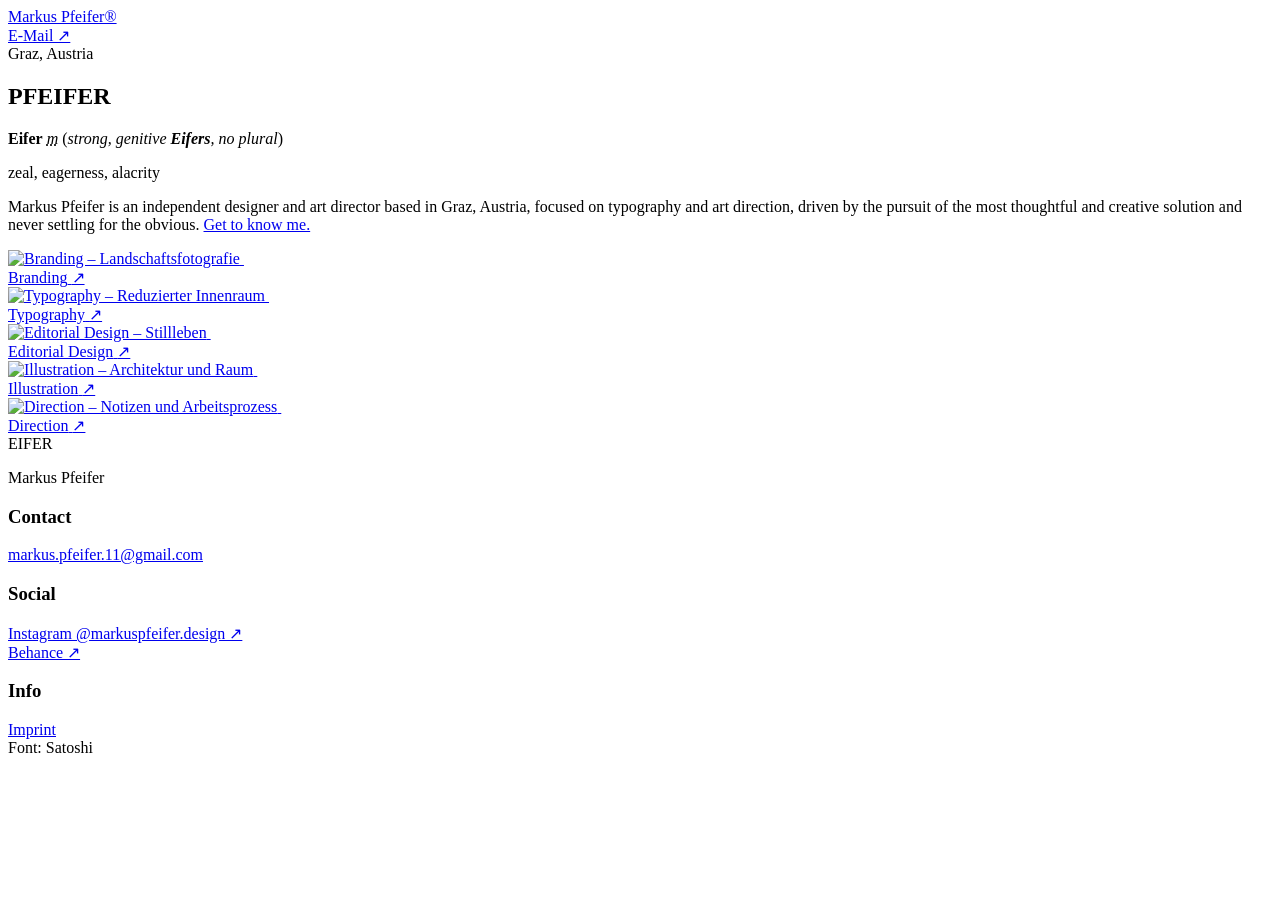
==== index.html @ c1dbdf3d "Rename index(1).html to index.html" ====
<!DOCTYPE html>
<html lang="en">
<head>
  <meta charset="UTF-8">
  <meta name="viewport" content="width=device-width, initial-scale=1.0">
  <title>EIFER — Markus Pfeifer, Designer & Art Director</title>
  <meta name="description" content="Markus Pfeifer is an independent designer and art director based in Graz, Austria, focused on typography and art direction.">
  <link rel="preconnect" href="https://api.fontshare.com">
  <link rel="stylesheet" href="https://api.fontshare.com/v2/css?f[]=satoshi@400,500,700,900&display=swap">
  <link rel="stylesheet" href="style.css">
</head>
<body>

  <header>
    <a href="index.html" class="name">Markus Pfeifer®</a>
    <div class="contact">
      <a href="mailto:markus.pfeifer.11@gmail.com">E-Mail ↗</a><br>
      Graz, Austria
    </div>
  </header>

  <section class="intro">
    <div class="hero">
      <h1><span class="dim">PF</span>EIFER</h1>

      <div class="definition">
        <p>
          <strong>Eifer</strong> <abbr title="masculine"><em>m</em></abbr>
          (<em>strong, genitive <strong>Eifers</strong>, no plural</em>)
        </p>
        <p class="meaning">zeal, eagerness, alacrity</p>
      </div>
    </div>

    <p class="lead">
      Markus Pfeifer is an independent designer and art director based in Graz, Austria,
      focused on typography and art direction, driven by the pursuit of the most thoughtful
      and creative solution and never settling for the obvious.
      <a href="about.html">Get to know me.</a>
    </p>
  </section>

  <main class="portfolio">

    <article class="project landscape">
      <a href="branding.html" aria-label="Kategorie Branding ansehen">
        <div class="project-image">
          <img src="https://images.unsplash.com/photo-1500530855697-b586d89ba3ee?auto=format&fit=crop&w=1800&q=85" alt="Branding – Landschaftsfotografie" fetchpriority="high">
          <img class="alt" src="https://images.unsplash.com/photo-1490481651871-ab68de25d43d?auto=format&fit=crop&w=1800&q=85" alt="" loading="lazy">
        </div>
        <div class="project-info">
          <span class="project-title">Branding</span>
          <span class="project-arrow">↗</span>
        </div>
      </a>
    </article>

    <article class="project">
      <a href="typography.html" aria-label="Kategorie Typography ansehen">
        <div class="project-image">
          <img src="https://images.unsplash.com/photo-1497366754035-f200968a6e72?auto=format&fit=crop&w=1000&q=85" alt="Typography – Reduzierter Innenraum" loading="lazy">
          <img class="alt" src="https://images.unsplash.com/photo-1500530855697-b586d89ba3ee?auto=format&fit=crop&w=1000&q=85" alt="" loading="lazy">
        </div>
        <div class="project-info">
          <span class="project-title">Typography</span>
          <span class="project-arrow">↗</span>
        </div>
      </a>
    </article>

    <article class="project square">
      <a href="editorial-design.html" aria-label="Kategorie Editorial Design ansehen">
        <div class="project-image">
          <img src="https://images.unsplash.com/photo-1494438639946-1ebd1d20bf85?auto=format&fit=crop&w=1200&q=85" alt="Editorial Design – Stillleben" loading="lazy">
          <img class="alt" src="https://images.unsplash.com/photo-1497366754035-f200968a6e72?auto=format&fit=crop&w=1200&q=85" alt="" loading="lazy">
        </div>
        <div class="project-info">
          <span class="project-title">Editorial Design</span>
          <span class="project-arrow">↗</span>
        </div>
      </a>
    </article>

    <article class="project landscape">
      <a href="illustration.html" aria-label="Kategorie Illustration ansehen">
        <div class="project-image">
          <img src="https://images.unsplash.com/photo-1497366811353-6870744d04b2?auto=format&fit=crop&w=1600&q=85" alt="Illustration – Architektur und Raum" loading="lazy">
          <img class="alt" src="https://images.unsplash.com/photo-1494438639946-1ebd1d20bf85?auto=format&fit=crop&w=1600&q=85" alt="" loading="lazy">
        </div>
        <div class="project-info">
          <span class="project-title">Illustration</span>
          <span class="project-arrow">↗</span>
        </div>
      </a>
    </article>

    <article class="project">
      <a href="direction.html" aria-label="Kategorie Direction ansehen">
        <div class="project-image">
          <img src="https://images.unsplash.com/photo-1455390582262-044cdead277a?auto=format&fit=crop&w=1000&q=85" alt="Direction – Notizen und Arbeitsprozess" loading="lazy">
          <img class="alt" src="https://images.unsplash.com/photo-1497366811353-6870744d04b2?auto=format&fit=crop&w=1000&q=85" alt="" loading="lazy">
        </div>
        <div class="project-info">
          <span class="project-title">Direction</span>
          <span class="project-arrow">↗</span>
        </div>
      </a>
    </article>

  </main>

  <footer>
    <div class="footer-big">EIFER</div>
    <p class="footer-person">Markus Pfeifer</p>

    <div class="footer-cols">
      <div>
        <h3>Contact</h3>
        <a href="mailto:markus.pfeifer.11@gmail.com">markus.pfeifer.11@gmail.com</a>
      </div>
      <div>
        <h3>Social</h3>
        <a href="https://www.instagram.com/markuspfeifer.design" target="_blank" rel="noopener">Instagram @markuspfeifer.design ↗</a><br>
        <a href="https://www.behance.net/markuspfeifer2" target="_blank" rel="noopener">Behance ↗</a>
      </div>
      <div>
        <h3>Info</h3>
        <a href="impressum.html">Imprint</a><br>
        Font: Satoshi
      </div>
    </div>
  </footer>

</body>
</html>
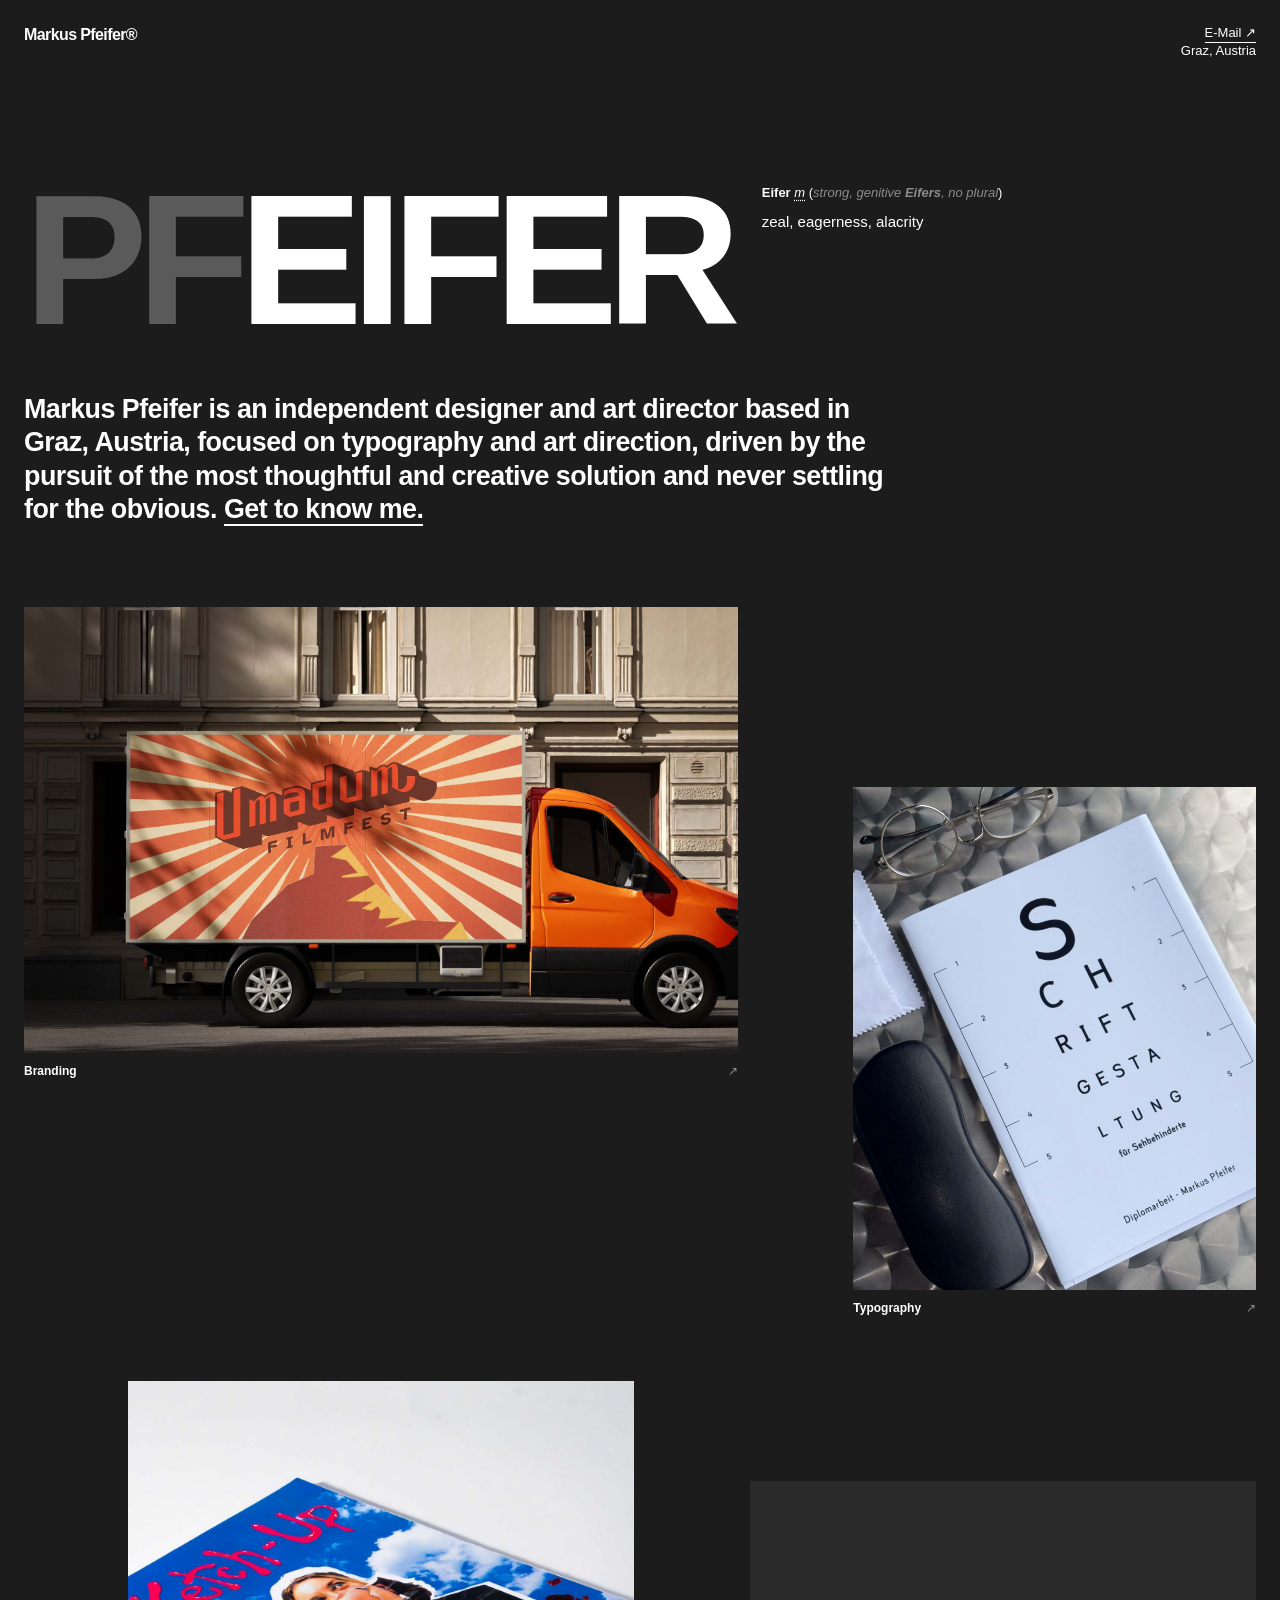
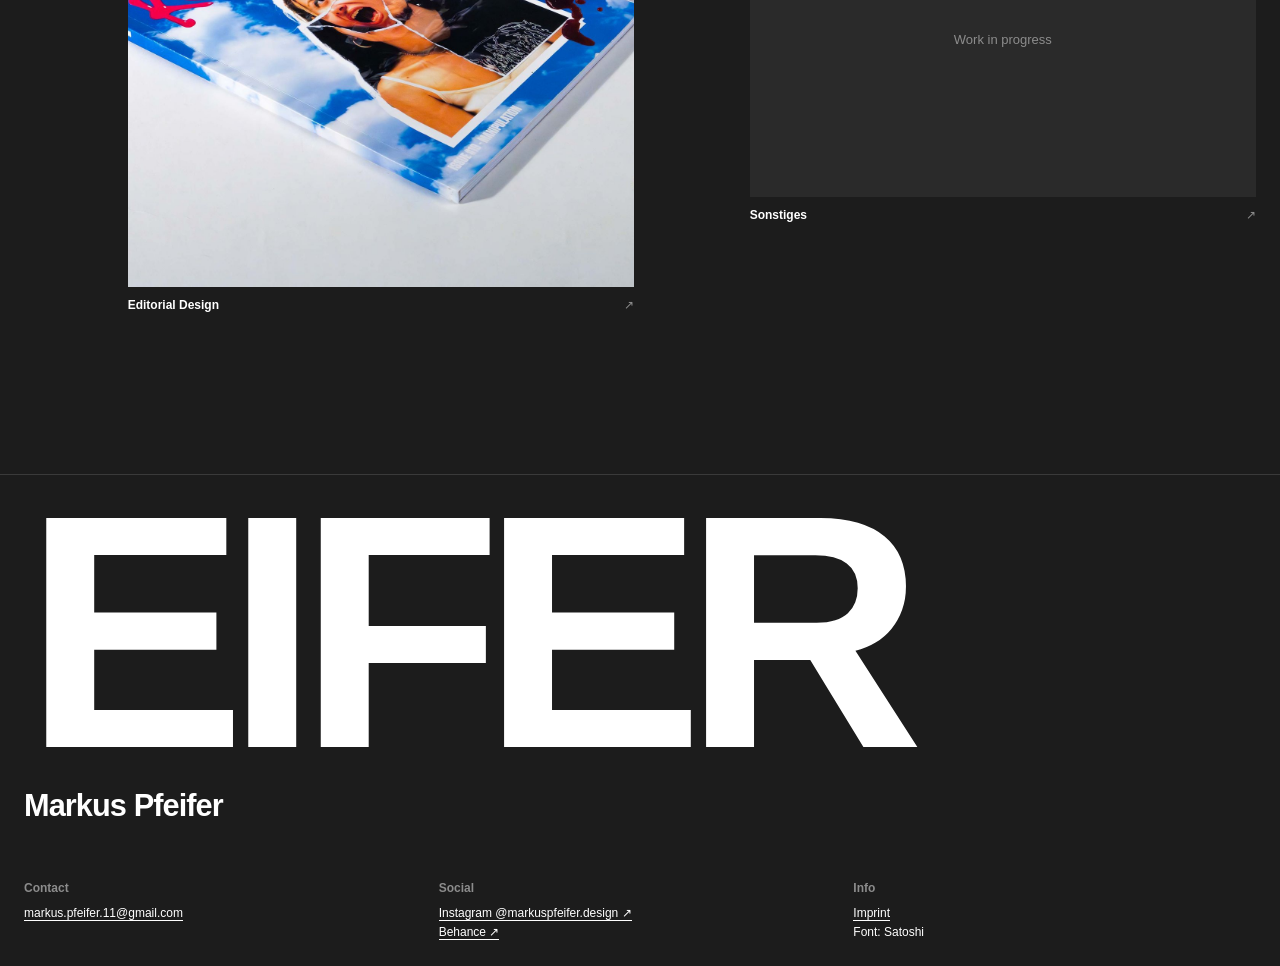
==== commit d4bdabd6: "Add files via upload" ====
--- a/index.html
+++ b/index.html
@@ -45,8 +45,8 @@
     <article class="project landscape">
       <a href="branding.html" aria-label="Kategorie Branding ansehen">
         <div class="project-image">
-          <img src="https://images.unsplash.com/photo-1500530855697-b586d89ba3ee?auto=format&fit=crop&w=1800&q=85" alt="Branding – Landschaftsfotografie" fetchpriority="high">
-          <img class="alt" src="https://images.unsplash.com/photo-1490481651871-ab68de25d43d?auto=format&fit=crop&w=1800&q=85" alt="" loading="lazy">
+          <img src="images/branding/lkw.jpg" alt="Branding" loading="lazy">
+          <img class="alt" src="images/branding/poster.jpg" alt="" loading="lazy">
         </div>
         <div class="project-info">
           <span class="project-title">Branding</span>
@@ -58,8 +58,8 @@
     <article class="project">
       <a href="typography.html" aria-label="Kategorie Typography ansehen">
         <div class="project-image">
-          <img src="https://images.unsplash.com/photo-1497366754035-f200968a6e72?auto=format&fit=crop&w=1000&q=85" alt="Typography – Reduzierter Innenraum" loading="lazy">
-          <img class="alt" src="https://images.unsplash.com/photo-1500530855697-b586d89ba3ee?auto=format&fit=crop&w=1000&q=85" alt="" loading="lazy">
+          <img src="images/typography/schriftgestaltung-1.jpg" alt="Typography" loading="lazy">
+          <img class="alt" src="images/typography/rage-poster.jpg" alt="" loading="lazy">
         </div>
         <div class="project-info">
           <span class="project-title">Typography</span>
@@ -71,8 +71,8 @@
     <article class="project square">
       <a href="editorial-design.html" aria-label="Kategorie Editorial Design ansehen">
         <div class="project-image">
-          <img src="https://images.unsplash.com/photo-1494438639946-1ebd1d20bf85?auto=format&fit=crop&w=1200&q=85" alt="Editorial Design – Stillleben" loading="lazy">
-          <img class="alt" src="https://images.unsplash.com/photo-1497366754035-f200968a6e72?auto=format&fit=crop&w=1200&q=85" alt="" loading="lazy">
+          <img src="images/editorial-design/cover.jpg" alt="Editorial Design" loading="lazy">
+          <img class="alt" src="images/editorial-design/riversurf.jpg" alt="" loading="lazy">
         </div>
         <div class="project-info">
           <span class="project-title">Editorial Design</span>
@@ -82,26 +82,10 @@
     </article>
 
     <article class="project landscape">
-      <a href="illustration.html" aria-label="Kategorie Illustration ansehen">
-        <div class="project-image">
-          <img src="https://images.unsplash.com/photo-1497366811353-6870744d04b2?auto=format&fit=crop&w=1600&q=85" alt="Illustration – Architektur und Raum" loading="lazy">
-          <img class="alt" src="https://images.unsplash.com/photo-1494438639946-1ebd1d20bf85?auto=format&fit=crop&w=1600&q=85" alt="" loading="lazy">
-        </div>
+      <a href="sonstiges.html" aria-label="Kategorie Sonstiges ansehen">
+        <div class="project-image placeholder"><span>Work in progress</span></div>
         <div class="project-info">
-          <span class="project-title">Illustration</span>
-          <span class="project-arrow">↗</span>
-        </div>
-      </a>
-    </article>
-
-    <article class="project">
-      <a href="direction.html" aria-label="Kategorie Direction ansehen">
-        <div class="project-image">
-          <img src="https://images.unsplash.com/photo-1455390582262-044cdead277a?auto=format&fit=crop&w=1000&q=85" alt="Direction – Notizen und Arbeitsprozess" loading="lazy">
-          <img class="alt" src="https://images.unsplash.com/photo-1497366811353-6870744d04b2?auto=format&fit=crop&w=1000&q=85" alt="" loading="lazy">
-        </div>
-        <div class="project-info">
-          <span class="project-title">Direction</span>
+          <span class="project-title">Sonstiges</span>
           <span class="project-arrow">↗</span>
         </div>
       </a>
--- a/style.css
+++ b/style.css
@@ -0,0 +1,249 @@
+/* RESET */
+* { margin: 0; padding: 0; box-sizing: border-box; }
+
+:root {
+  --bg: #1c1c1c;
+  --fg: #ffffff;
+  --grey: #8c8c8c;
+  --line: #3a3a3a;
+  --gap: 12px;
+  --margin: 24px;
+}
+
+html { scroll-behavior: smooth; }
+
+body {
+  background: var(--bg);
+  color: var(--fg);
+  font-family: "Satoshi", sans-serif;
+  -webkit-font-smoothing: antialiased;
+}
+
+a { color: inherit; text-decoration: none; }
+a:focus-visible { outline: 2px solid var(--fg); outline-offset: 3px; }
+
+/* HEADER */
+header {
+  padding: var(--margin);
+  display: flex;
+  justify-content: space-between;
+  align-items: flex-start;
+  font-size: 13px;
+  line-height: 1.4;
+}
+.name { font-size: 16px; font-weight: 700; letter-spacing: -0.6px; }
+.contact { text-align: right; }
+.contact a { border-bottom: 1px solid var(--fg); padding-bottom: 2px; }
+
+/* INTRO */
+.intro { padding: 100px var(--margin) 80px; }
+
+.hero {
+  display: flex;
+  flex-wrap: wrap;
+  align-items: flex-start;
+  gap: 16px 32px;
+}
+
+.intro h1 {
+  font-size: clamp(64px, 14.5vw, 240px);
+  line-height: 0.82;
+  letter-spacing: -0.06em;
+  font-weight: 900;
+}
+.intro h1 .dim { color: #5a5a5a; }
+
+.definition {
+  max-width: 280px;
+  font-size: 13px;
+  line-height: 1.4;
+}
+.definition em { font-style: italic; color: var(--grey); }
+.definition strong { font-weight: 700; }
+.definition abbr { text-decoration: underline dotted; text-underline-offset: 2px; }
+.definition abbr em { color: var(--fg); }
+.definition .meaning {
+  margin-top: 8px;
+  font-size: 15px;
+}
+
+.intro .lead {
+  margin-top: 56px;
+  max-width: 880px;
+  font-size: clamp(18px, 2.1vw, 30px);
+  line-height: 1.25;
+  letter-spacing: -0.02em;
+  font-weight: 700;
+}
+.intro .lead a { border-bottom: 2px solid var(--fg); }
+.intro .lead a:hover { color: var(--grey); border-color: var(--grey); }
+
+/* PORTFOLIO GRID */
+.portfolio {
+  padding: 0 var(--margin);
+  display: grid;
+  grid-template-columns: repeat(12, minmax(0, 1fr));
+  gap: 64px var(--gap);
+}
+.project { min-width: 0; }
+
+.project-image {
+  position: relative;
+  overflow: hidden;
+  background: #2a2a2a;
+  aspect-ratio: 4 / 5;
+}
+.project.landscape .project-image { aspect-ratio: 16 / 10; }
+.project.square .project-image { aspect-ratio: 1 / 1; }
+
+.project-image img {
+  position: absolute;
+  inset: 0;
+  width: 100%;
+  height: 100%;
+  display: block;
+  object-fit: cover;
+  transition: opacity 0.5s ease;
+}
+.project-image .alt { opacity: 0; }
+.project-image.placeholder { display: flex; align-items: center; justify-content: center; font-size: 13px; color: var(--grey); }
+.project a:hover .alt,
+.project a:focus-visible .alt { opacity: 1; }
+
+.project-info {
+  display: flex;
+  justify-content: space-between;
+  gap: 12px;
+  padding-top: 10px;
+  font-size: 12px;
+  line-height: 1.4;
+}
+.project-title { font-weight: 700; }
+.project-arrow { color: var(--grey); }
+
+/* ASYMMETRIC SWISS GRID (4 Kategorien) */
+.project:nth-child(1) { grid-column: 1 / 8; }
+.project:nth-child(2) { grid-column: 9 / 13; margin-top: 180px; }
+.project:nth-child(3) { grid-column: 2 / 7; }
+.project:nth-child(4) { grid-column: 8 / 13; margin-top: 100px; }
+
+/* SUBPAGES */
+.page.about { padding-top: 24px; }
+.portrait { display: block; width: 100%; height: auto; max-height: 85vh; object-fit: cover; object-position: 60% 40%; background: #2a2a2a; }
+.page.about .lead { margin-top: 40px; }
+.page { padding: 80px var(--margin) 0; }
+.page h1 {
+  font-size: clamp(48px, 11vw, 170px);
+  line-height: 0.88;
+  letter-spacing: -0.06em;
+  font-weight: 900;
+}
+.page .lead {
+  margin-top: 40px;
+  max-width: 760px;
+  font-size: clamp(18px, 2vw, 28px);
+  line-height: 1.25;
+  letter-spacing: -0.02em;
+  font-weight: 700;
+}
+.page .text {
+  margin-top: 24px;
+  max-width: 620px;
+  font-size: 14px;
+  line-height: 1.55;
+}
+.page .back { display: inline-block; margin-top: 40px; font-size: 12px; border-bottom: 1px solid var(--fg); padding-bottom: 2px; }
+
+.info-grid {
+  margin-top: 72px;
+  display: grid;
+  grid-template-columns: repeat(12, minmax(0, 1fr));
+  gap: 32px var(--gap);
+  font-size: 13px;
+  line-height: 1.6;
+}
+.info-grid .col { grid-column: span 4; }
+.info-grid h2 {
+  font-size: 12px;
+  font-weight: 700;
+  color: var(--grey);
+  margin-bottom: 8px;
+}
+.info-grid a { border-bottom: 1px solid var(--fg); }
+
+.gallery {
+  margin-top: 64px;
+  padding: 0 var(--margin);
+  display: grid;
+  grid-template-columns: repeat(12, minmax(0, 1fr));
+  gap: 48px var(--gap);
+}
+.gallery { align-items: start; }
+.gallery figure { grid-column: span 6; }
+.gallery figure.wide { grid-column: span 12; }
+.gallery img { width: 100%; height: auto; display: block; background: #2a2a2a; }
+
+/* FOOTER */
+footer {
+  margin-top: 160px;
+  padding: 24px;
+  border-top: 1px solid var(--line);
+  font-size: 12px;
+  line-height: 1.6;
+}
+.footer-big {
+  font-size: clamp(80px, 26vw, 400px);
+  line-height: 0.8;
+  letter-spacing: -0.06em;
+  font-weight: 900;
+}
+.footer-person {
+  margin-top: 16px;
+  font-size: clamp(18px, 2.4vw, 32px);
+  letter-spacing: -0.03em;
+  font-weight: 700;
+}
+.footer-cols {
+  margin-top: 48px;
+  display: grid;
+  grid-template-columns: repeat(12, minmax(0, 1fr));
+  gap: 24px var(--gap);
+}
+.footer-cols > div { grid-column: span 4; }
+.footer-cols h3 { font-size: 12px; font-weight: 700; color: var(--grey); margin-bottom: 6px; }
+.footer-cols a { border-bottom: 1px solid var(--fg); }
+.footer-cols .soon { color: var(--grey); }
+
+/* MOBILE */
+@media (max-width: 700px) {
+  :root { --margin: 16px; }
+  header { font-size: 11px; }
+  .name { font-size: 14px; }
+
+  .intro { padding-top: 70px; padding-bottom: 60px; }
+  .intro .lead { margin-top: 36px; }
+
+  .portfolio { grid-template-columns: repeat(6, minmax(0, 1fr)); gap: 44px var(--gap); }
+  .project:nth-child(1) { grid-column: 1 / 7; }
+  .project:nth-child(2) { grid-column: 2 / 7; margin-top: 0; }
+  .project:nth-child(3) { grid-column: 1 / 6; }
+  .project:nth-child(4) { grid-column: 2 / 7; margin-top: 0; }
+  
+  .info-grid .col { grid-column: span 12; }
+  .gallery figure, .gallery figure.wide { grid-column: span 12; }
+
+  footer { margin-top: 100px; padding: 20px 16px; }
+  .footer-cols > div { grid-column: span 12; }
+}
+
+/* Touch-Geräte: kein Hover, daher kein Bildwechsel */
+@media (hover: none) {
+  .project-image .alt { display: none; }
+}
+
+@media (prefers-reduced-motion: reduce) {
+  *, *::before, *::after {
+    scroll-behavior: auto !important;
+    transition: none !important;
+  }
+}
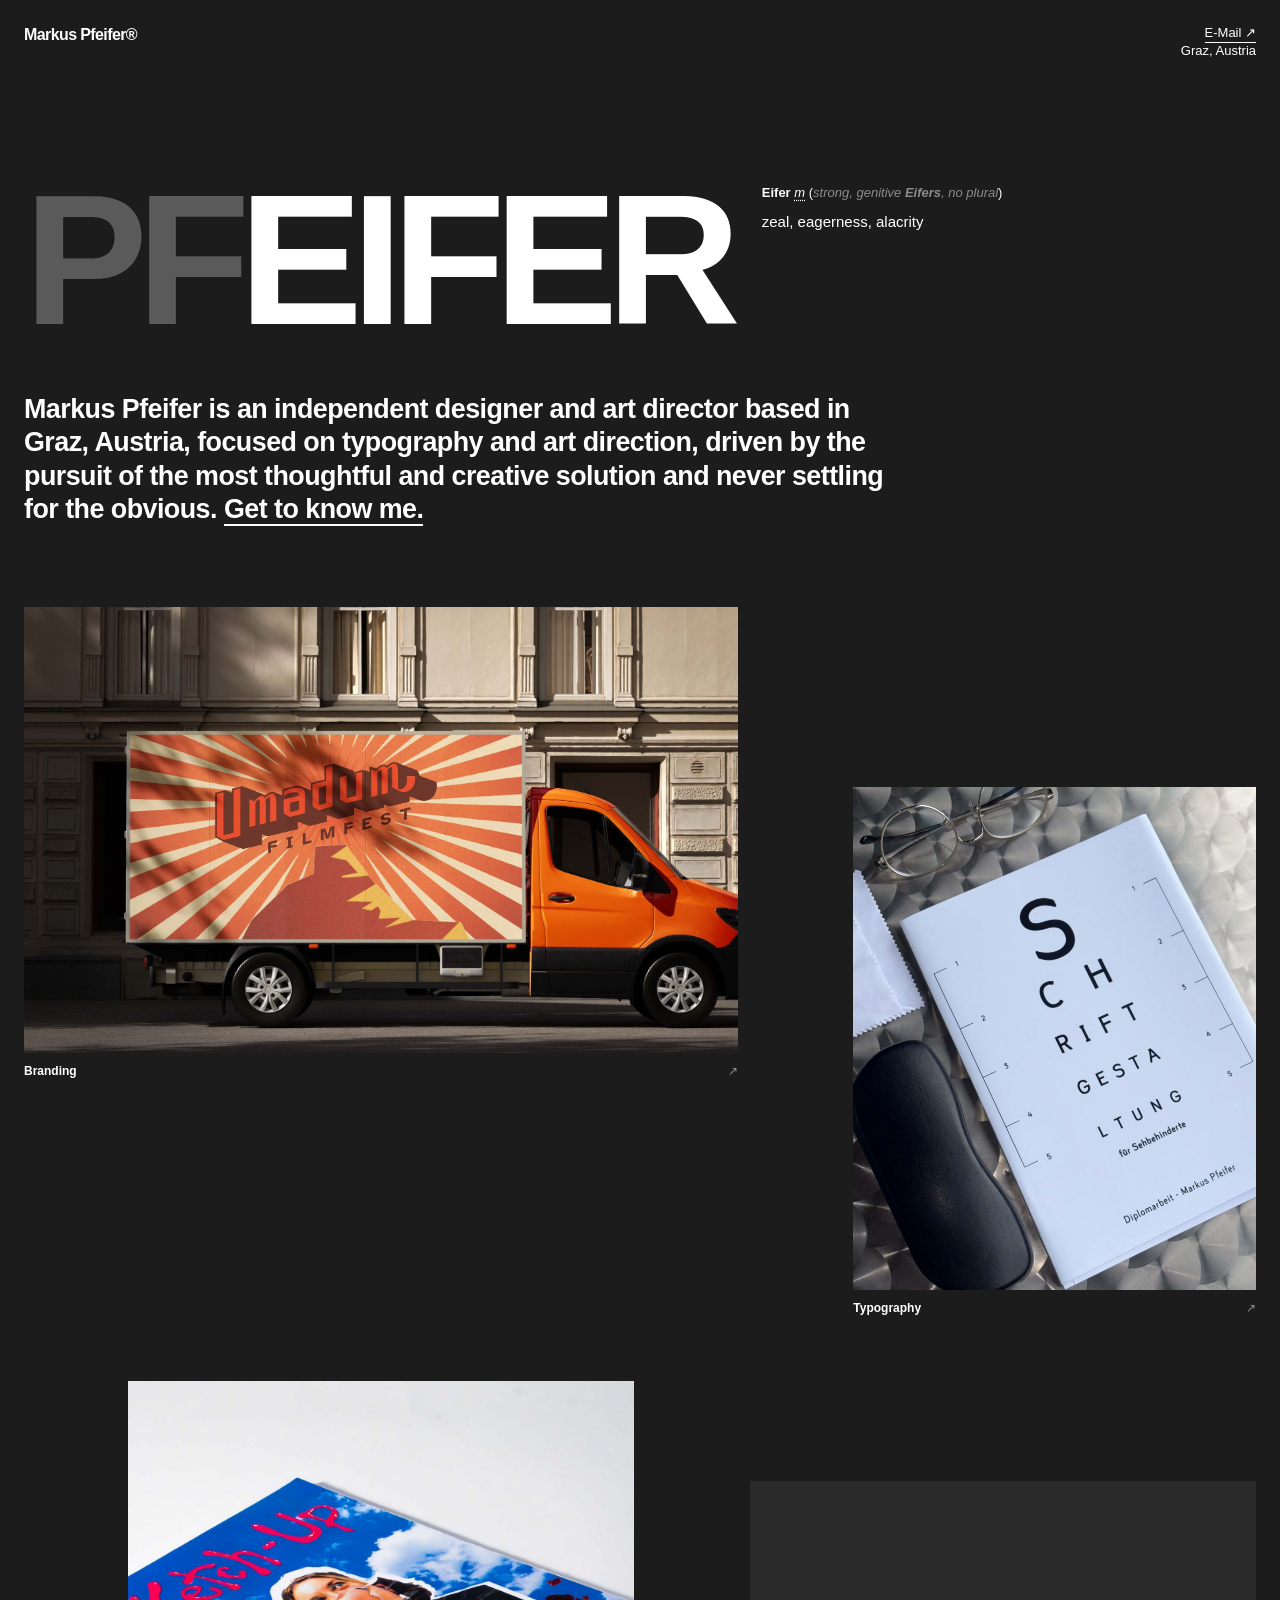
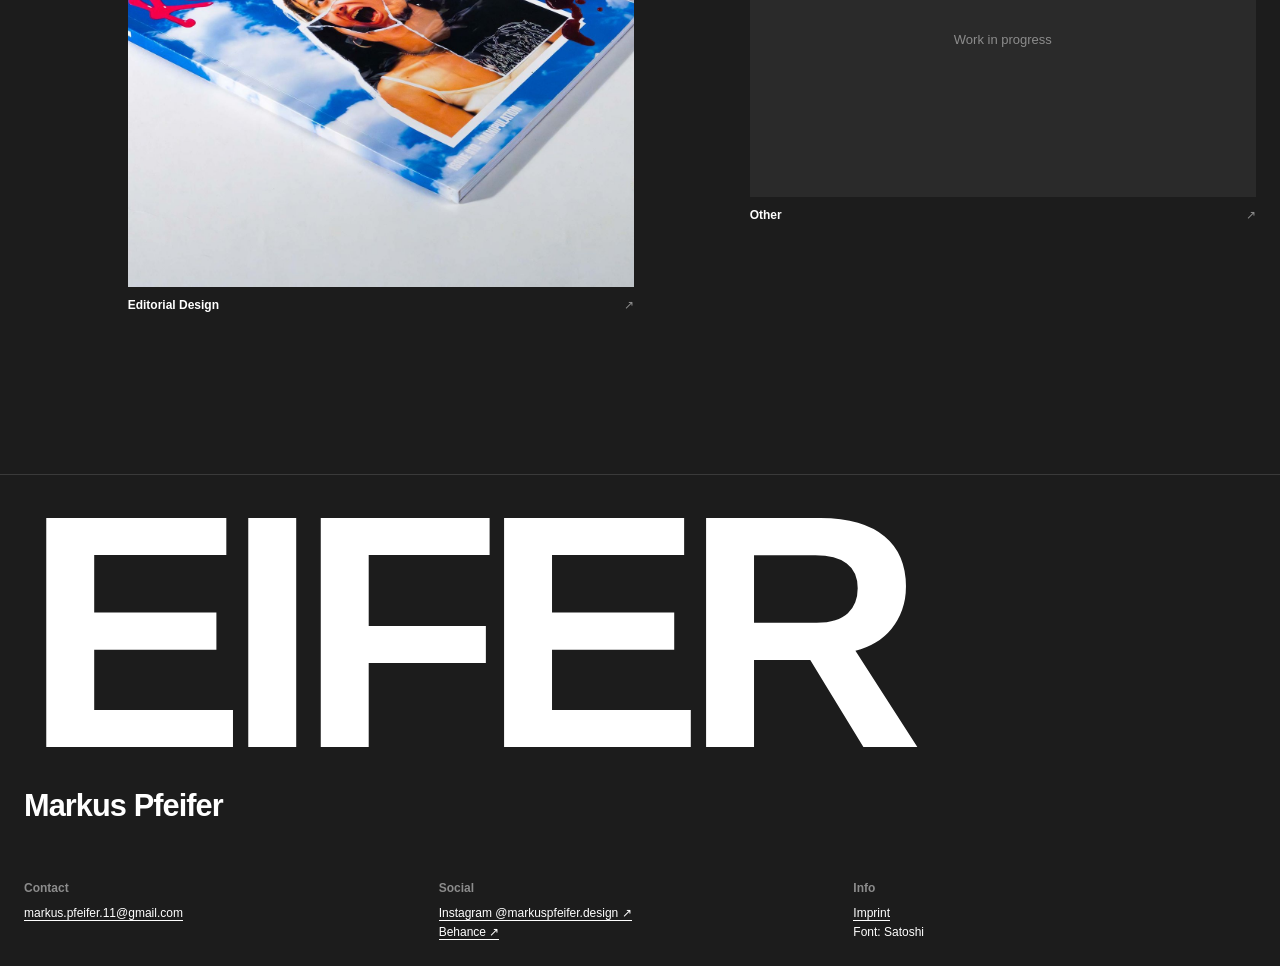
==== commit 776c3a36: "Change project title from 'Sonstiges' to 'Other'" ====
--- a/index.html
+++ b/index.html
@@ -85,7 +85,7 @@
       <a href="sonstiges.html" aria-label="Kategorie Sonstiges ansehen">
         <div class="project-image placeholder"><span>Work in progress</span></div>
         <div class="project-info">
-          <span class="project-title">Sonstiges</span>
+          <span class="project-title">Other</span>
           <span class="project-arrow">↗</span>
         </div>
       </a>
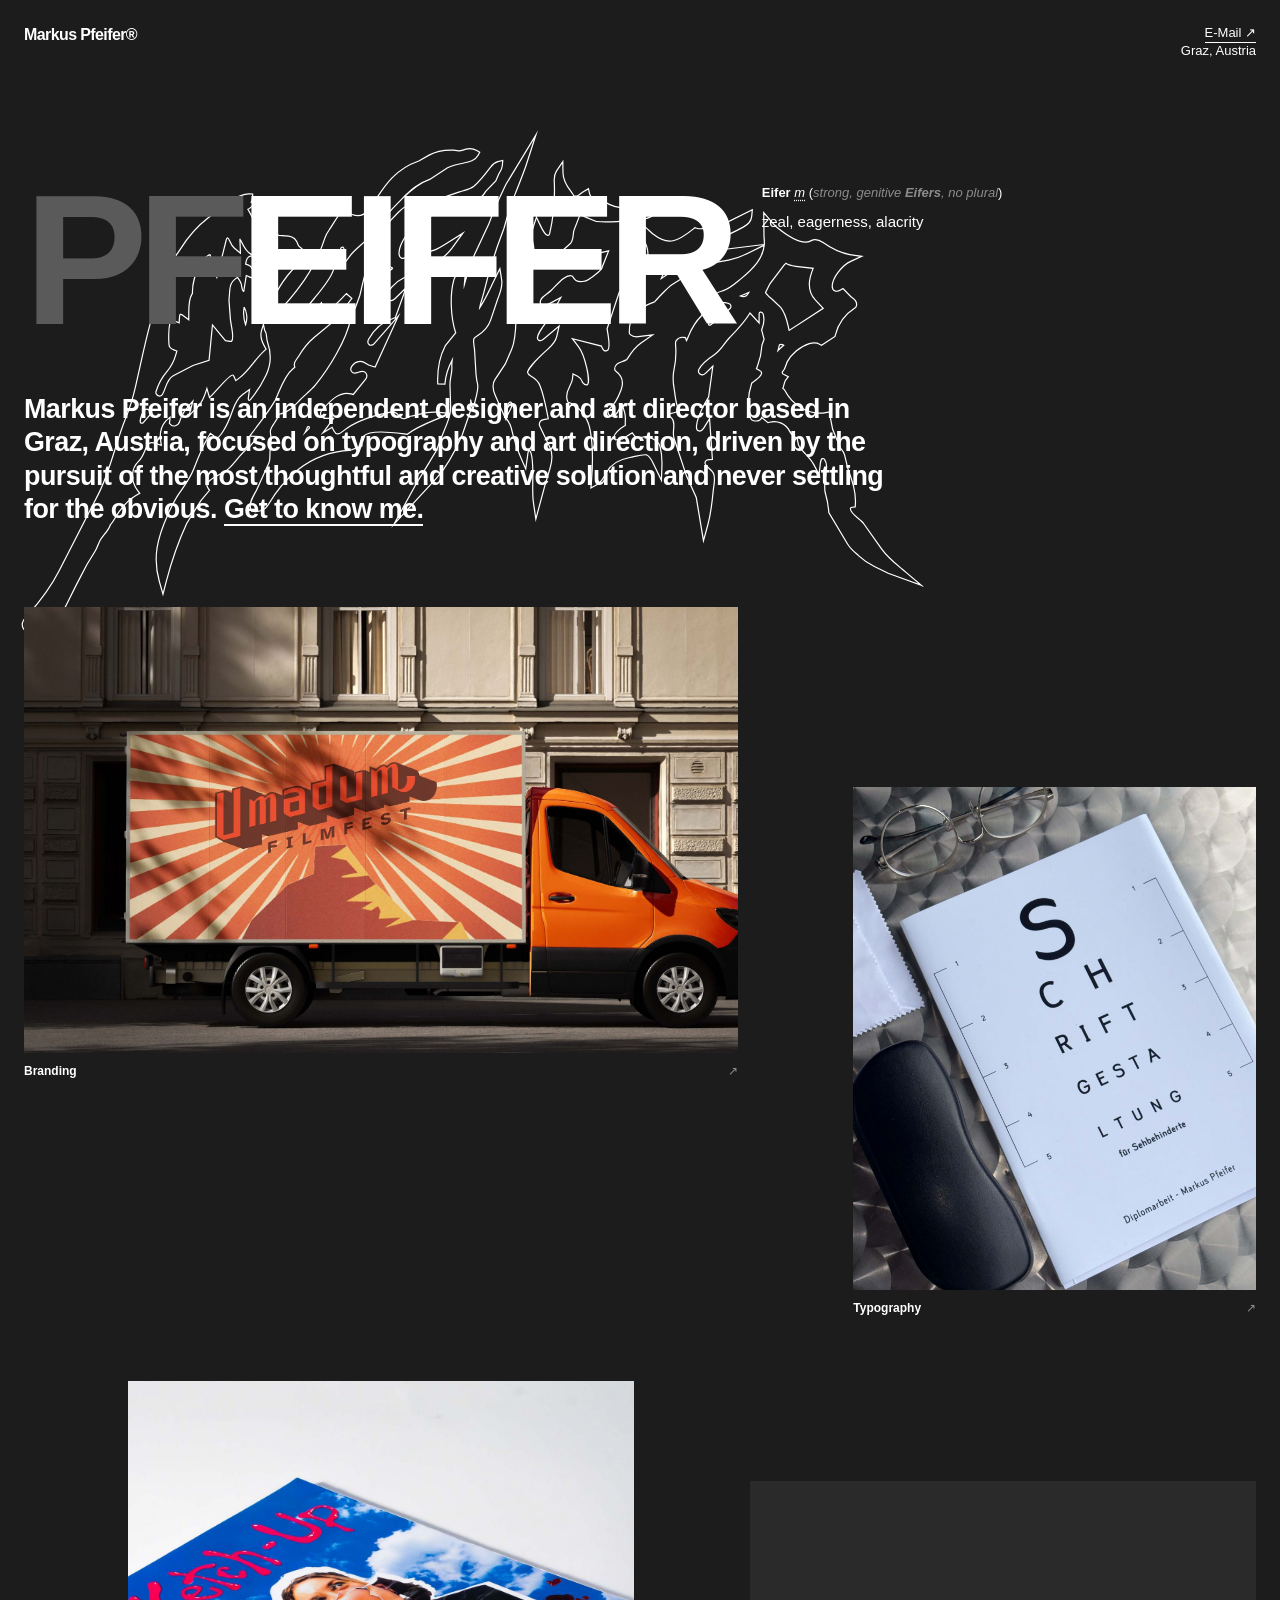
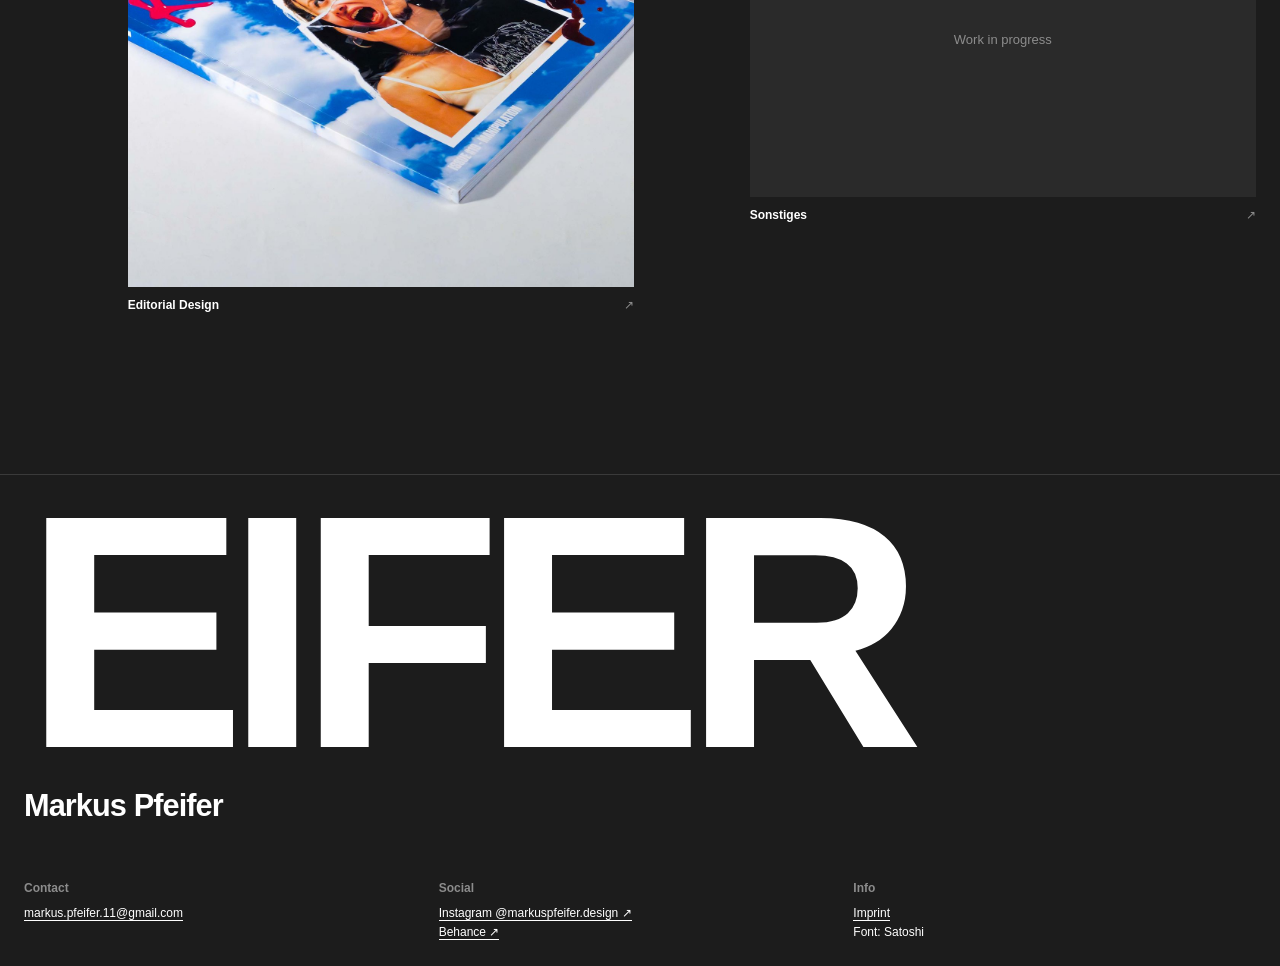
==== commit 30c8f2a3: "Add files via upload" ====
--- a/index.html
+++ b/index.html
@@ -20,6 +20,7 @@
   </header>
 
   <section class="intro">
+    <img class="hero-logo" src="metallogo.svg" alt="" aria-hidden="true">
     <div class="hero">
       <h1><span class="dim">PF</span>EIFER</h1>
 
@@ -85,7 +86,7 @@
       <a href="sonstiges.html" aria-label="Kategorie Sonstiges ansehen">
         <div class="project-image placeholder"><span>Work in progress</span></div>
         <div class="project-info">
-          <span class="project-title">Other</span>
+          <span class="project-title">Sonstiges</span>
           <span class="project-arrow">↗</span>
         </div>
       </a>
--- a/style.css
+++ b/style.css
@@ -36,7 +36,20 @@
 .contact a { border-bottom: 1px solid var(--fg); padding-bottom: 2px; }
 
 /* INTRO */
-.intro { padding: 100px var(--margin) 80px; }
+.intro { position: relative; padding: 100px var(--margin) 80px; }
+
+/* Metal-Logo hinter dem Text */
+.hero-logo {
+  position: absolute;
+  top: -50px;
+  left: -2vw;
+  width: min(82vw, 1300px);
+  height: auto;
+  z-index: 0;
+  pointer-events: none;
+  user-select: none;
+}
+.hero, .intro .lead { position: relative; z-index: 1; }
 
 .hero {
   display: flex;
@@ -222,6 +235,7 @@
 
   .intro { padding-top: 70px; padding-bottom: 60px; }
   .intro .lead { margin-top: 36px; }
+  .hero-logo { width: 110vw; left: -5vw; top: 40px; opacity: 0.7; }
 
   .portfolio { grid-template-columns: repeat(6, minmax(0, 1fr)); gap: 44px var(--gap); }
   .project:nth-child(1) { grid-column: 1 / 7; }
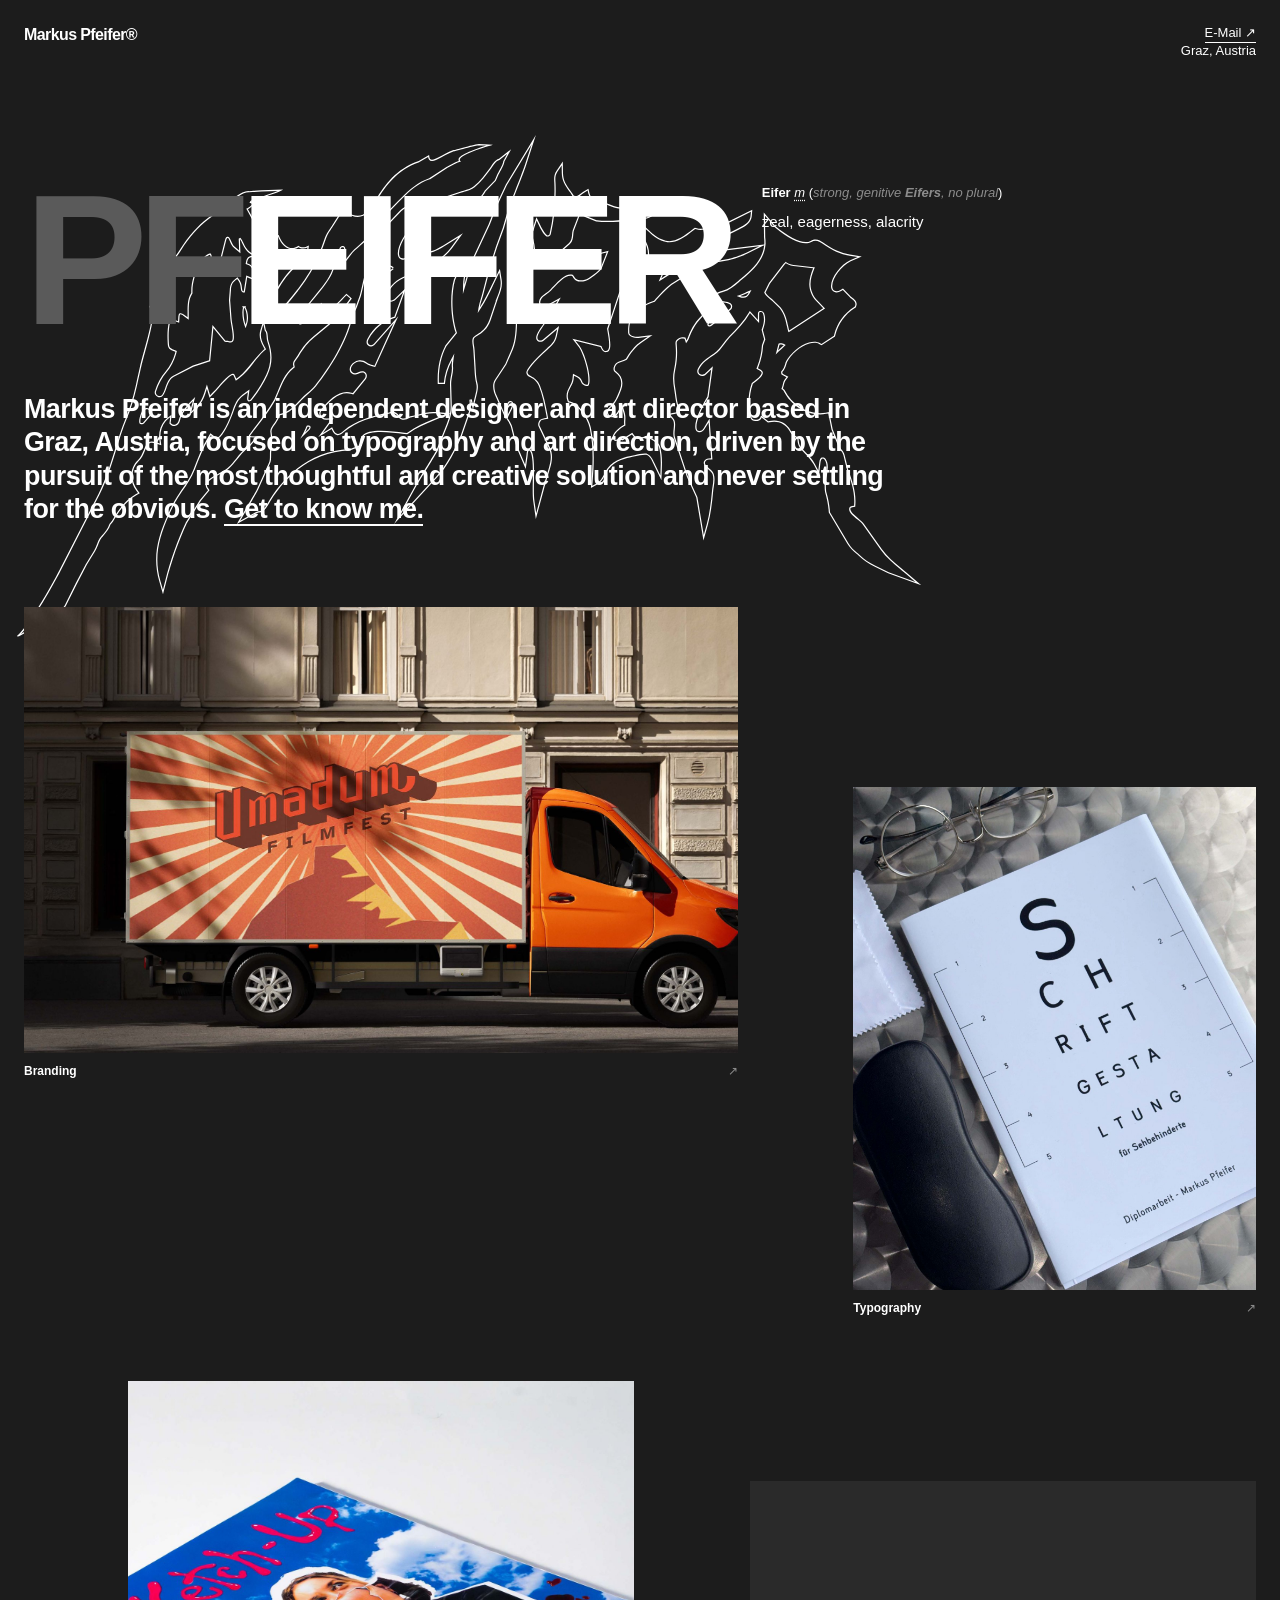
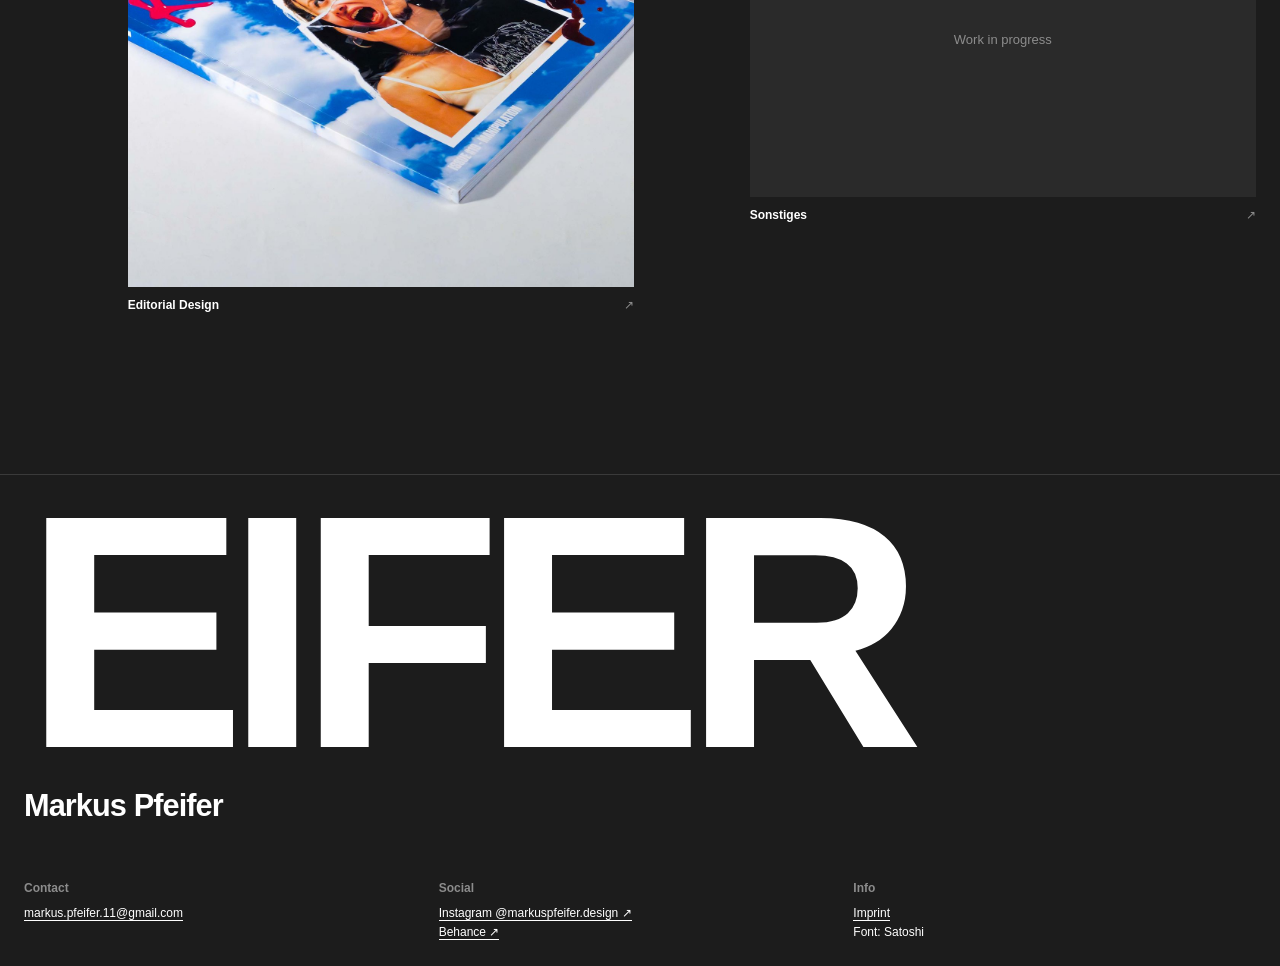
==== commit d3f76aba: "Rename index(1).html to index.html" ====
--- a/index.html
+++ b/index.html
@@ -20,7 +20,7 @@
   </header>
 
   <section class="intro">
-    <img class="hero-logo" src="metallogo.svg" alt="" aria-hidden="true">
+    <img class="hero-logo" src="metallogo.svg?v=2" alt="" aria-hidden="true">
     <div class="hero">
       <h1><span class="dim">PF</span>EIFER</h1>
 
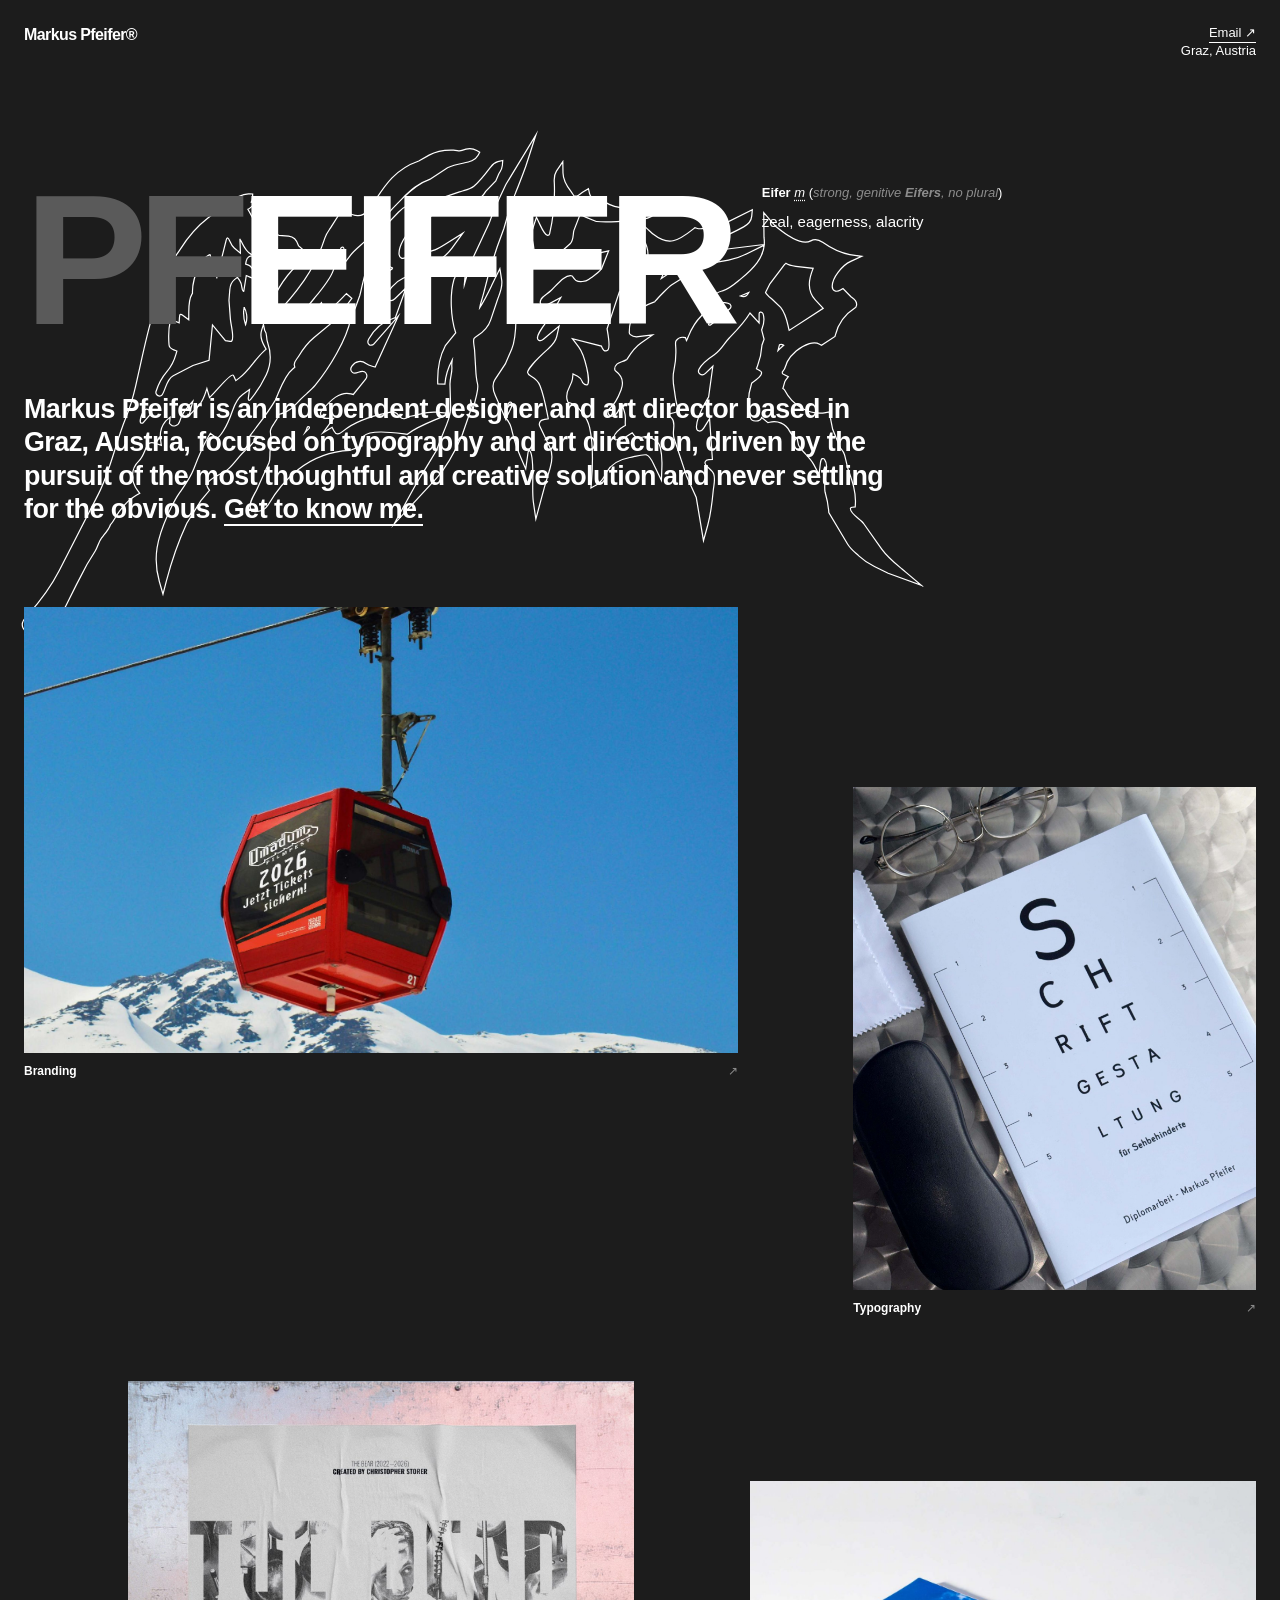
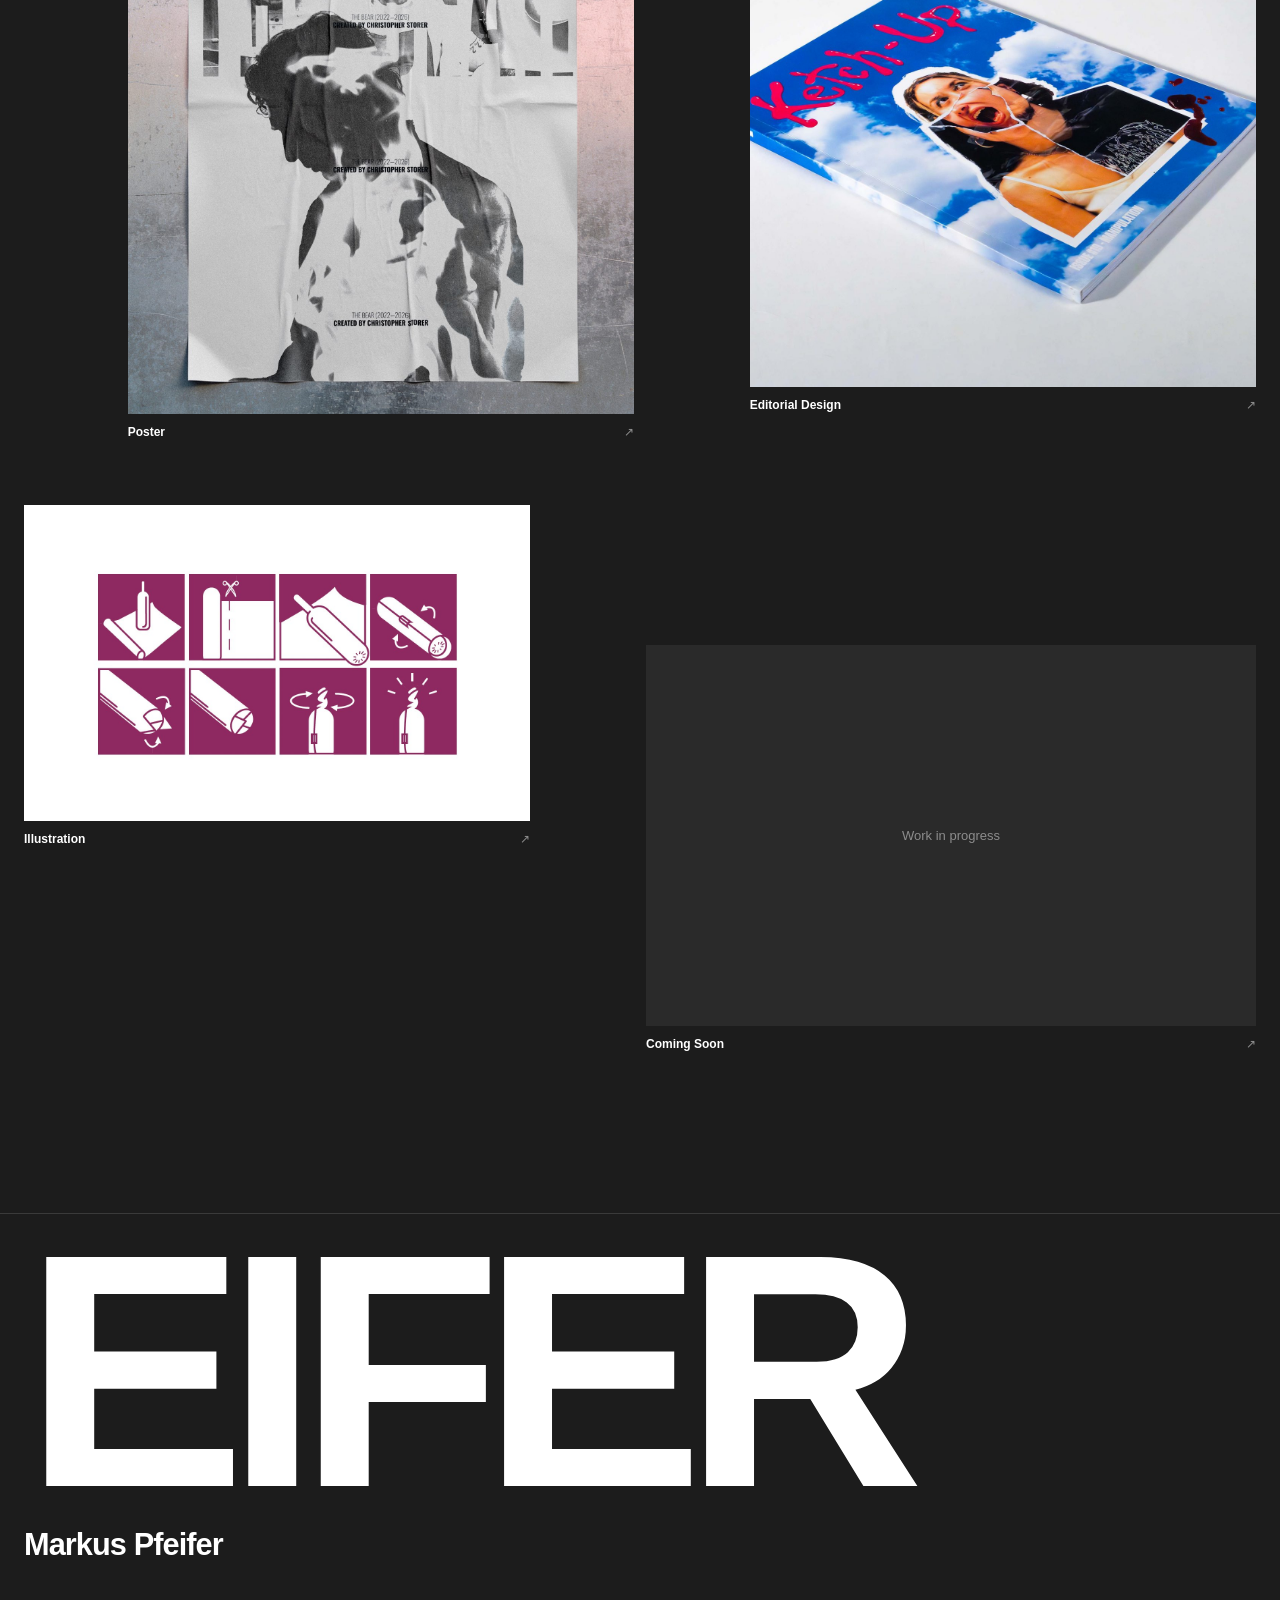
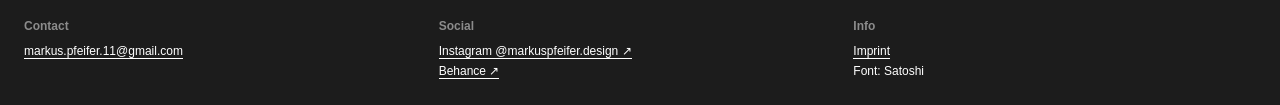
==== commit 3b1e88b5: "Add files via upload" ====
--- a/index.html
+++ b/index.html
@@ -14,7 +14,7 @@
   <header>
     <a href="index.html" class="name">Markus Pfeifer®</a>
     <div class="contact">
-      <a href="mailto:markus.pfeifer.11@gmail.com">E-Mail ↗</a><br>
+      <a href="mailto:markus.pfeifer.11@gmail.com">Email ↗</a><br>
       Graz, Austria
     </div>
   </header>
@@ -44,10 +44,10 @@
   <main class="portfolio">
 
     <article class="project landscape">
-      <a href="branding.html" aria-label="Kategorie Branding ansehen">
+      <a href="branding.html" aria-label="View Branding">
         <div class="project-image">
-          <img src="images/branding/lkw.jpg" alt="Branding" loading="lazy">
-          <img class="alt" src="images/branding/poster.jpg" alt="" loading="lazy">
+          <img src="images/branding/umadum-14.jpg" alt="Branding – Umadum Filmfest" loading="lazy">
+          <img class="alt" src="images/branding/umadum-09.jpg" alt="" loading="lazy">
         </div>
         <div class="project-info">
           <span class="project-title">Branding</span>
@@ -57,10 +57,10 @@
     </article>
 
     <article class="project">
-      <a href="typography.html" aria-label="Kategorie Typography ansehen">
+      <a href="typography.html" aria-label="View Typography">
         <div class="project-image">
-          <img src="images/typography/schriftgestaltung-1.jpg" alt="Typography" loading="lazy">
-          <img class="alt" src="images/typography/rage-poster.jpg" alt="" loading="lazy">
+          <img src="images/typography/type-01.jpg" alt="Typography – Typedesign for visually impaired" loading="lazy">
+          <img class="alt" src="images/typography/font-01.jpg" alt="" loading="lazy">
         </div>
         <div class="project-info">
           <span class="project-title">Typography</span>
@@ -69,10 +69,23 @@
       </a>
     </article>
 
+    <article class="project">
+      <a href="poster.html" aria-label="View Poster">
+        <div class="project-image">
+          <img src="images/poster/bear.jpg" alt="Poster" loading="lazy">
+          <img class="alt" src="images/poster/cyb-1.jpg" alt="" loading="lazy">
+        </div>
+        <div class="project-info">
+          <span class="project-title">Poster</span>
+          <span class="project-arrow">↗</span>
+        </div>
+      </a>
+    </article>
+
     <article class="project square">
-      <a href="editorial-design.html" aria-label="Kategorie Editorial Design ansehen">
+      <a href="editorial-design.html" aria-label="View Editorial Design">
         <div class="project-image">
-          <img src="images/editorial-design/cover.jpg" alt="Editorial Design" loading="lazy">
+          <img src="images/editorial-design/ketchup-cover.jpg" alt="Editorial Design – Ketch-Up magazine" loading="lazy">
           <img class="alt" src="images/editorial-design/riversurf.jpg" alt="" loading="lazy">
         </div>
         <div class="project-info">
@@ -83,10 +96,23 @@
     </article>
 
     <article class="project landscape">
-      <a href="sonstiges.html" aria-label="Kategorie Sonstiges ansehen">
+      <a href="illustration.html" aria-label="View Illustration">
+        <div class="project-image">
+          <img src="images/illustration/bottle-steps.jpg" alt="Illustration – How to Wrap a Bottle" loading="lazy">
+          <img class="alt" src="images/illustration/bottle-tag.jpg" alt="" loading="lazy">
+        </div>
+        <div class="project-info">
+          <span class="project-title">Illustration</span>
+          <span class="project-arrow">↗</span>
+        </div>
+      </a>
+    </article>
+
+    <article class="project landscape">
+      <a href="coming-soon.html" aria-label="View Coming Soon">
         <div class="project-image placeholder"><span>Work in progress</span></div>
         <div class="project-info">
-          <span class="project-title">Sonstiges</span>
+          <span class="project-title">Coming Soon</span>
           <span class="project-arrow">↗</span>
         </div>
       </a>
--- a/style.css
+++ b/style.css
@@ -36,7 +36,7 @@
 .contact a { border-bottom: 1px solid var(--fg); padding-bottom: 2px; }
 
 /* INTRO */
-.intro { position: relative; padding: 100px var(--margin) 80px; }
+.intro { position: relative; padding: 100px var(--margin) 80px; overflow-x: clip; }
 
 /* Metal-Logo hinter dem Text */
 .hero-logo {
@@ -139,6 +139,8 @@
 .project:nth-child(2) { grid-column: 9 / 13; margin-top: 180px; }
 .project:nth-child(3) { grid-column: 2 / 7; }
 .project:nth-child(4) { grid-column: 8 / 13; margin-top: 100px; }
+.project:nth-child(5) { grid-column: 1 / 6; }
+.project:nth-child(6) { grid-column: 7 / 13; margin-top: 140px; }
 
 /* SUBPAGES */
 .page.about { padding-top: 24px; }
@@ -185,16 +187,47 @@
 .info-grid a { border-bottom: 1px solid var(--fg); }
 
 .gallery {
-  margin-top: 64px;
   padding: 0 var(--margin);
   display: grid;
   grid-template-columns: repeat(12, minmax(0, 1fr));
-  gap: 48px var(--gap);
-}
-.gallery { align-items: start; }
+  gap: var(--gap);
+  align-items: start;
+}
 .gallery figure { grid-column: span 6; }
 .gallery figure.wide { grid-column: span 12; }
+.gallery figure.third { grid-column: span 4; }
+.gallery figure.two-thirds { grid-column: span 8; }
+.gallery figure.center { grid-column: 4 / span 6; }
 .gallery img { width: 100%; height: auto; display: block; background: #2a2a2a; }
+
+/* PROJECT BLOCKS */
+.project-block { margin-top: 96px; }
+.project-block:first-of-type { margin-top: 64px; }
+.project-head {
+  padding: 0 var(--margin);
+  margin-bottom: 32px;
+  display: grid;
+  grid-template-columns: repeat(12, minmax(0, 1fr));
+  gap: 24px var(--gap);
+}
+.project-head h2 {
+  grid-column: 1 / 7;
+  font-size: clamp(32px, 4.6vw, 72px);
+  line-height: 0.95;
+  letter-spacing: -0.05em;
+  font-weight: 900;
+}
+.project-text {
+  grid-column: 7 / 13;
+  max-width: 620px;
+  font-size: 15px;
+  line-height: 1.55;
+}
+.project-text p + p { margin-top: 1em; }
+.project-text .kicker { font-size: 12px; font-weight: 700; letter-spacing: 0.08em; color: var(--grey); }
+.project-text .tagline { margin-top: 6px; font-size: clamp(20px, 2vw, 28px); line-height: 1.15; letter-spacing: -0.03em; font-weight: 700; }
+.project-text .meta { margin-top: 14px; margin-bottom: 22px; font-size: 13px; color: var(--grey); }
+.project-block .gallery { margin-top: 0; }
 
 /* FOOTER */
 footer {
@@ -242,9 +275,13 @@
   .project:nth-child(2) { grid-column: 2 / 7; margin-top: 0; }
   .project:nth-child(3) { grid-column: 1 / 6; }
   .project:nth-child(4) { grid-column: 2 / 7; margin-top: 0; }
+  .project:nth-child(5) { grid-column: 1 / 6; }
+  .project:nth-child(6) { grid-column: 2 / 7; margin-top: 0; }
   
   .info-grid .col { grid-column: span 12; }
-  .gallery figure, .gallery figure.wide { grid-column: span 12; }
+  .gallery figure, .gallery figure.wide, .gallery figure.third, .gallery figure.two-thirds, .gallery figure.center { grid-column: 1 / -1; }
+  .project-block { margin-top: 64px; }
+  .project-head h2, .project-text { grid-column: 1 / -1; }
 
   footer { margin-top: 100px; padding: 20px 16px; }
   .footer-cols > div { grid-column: span 12; }
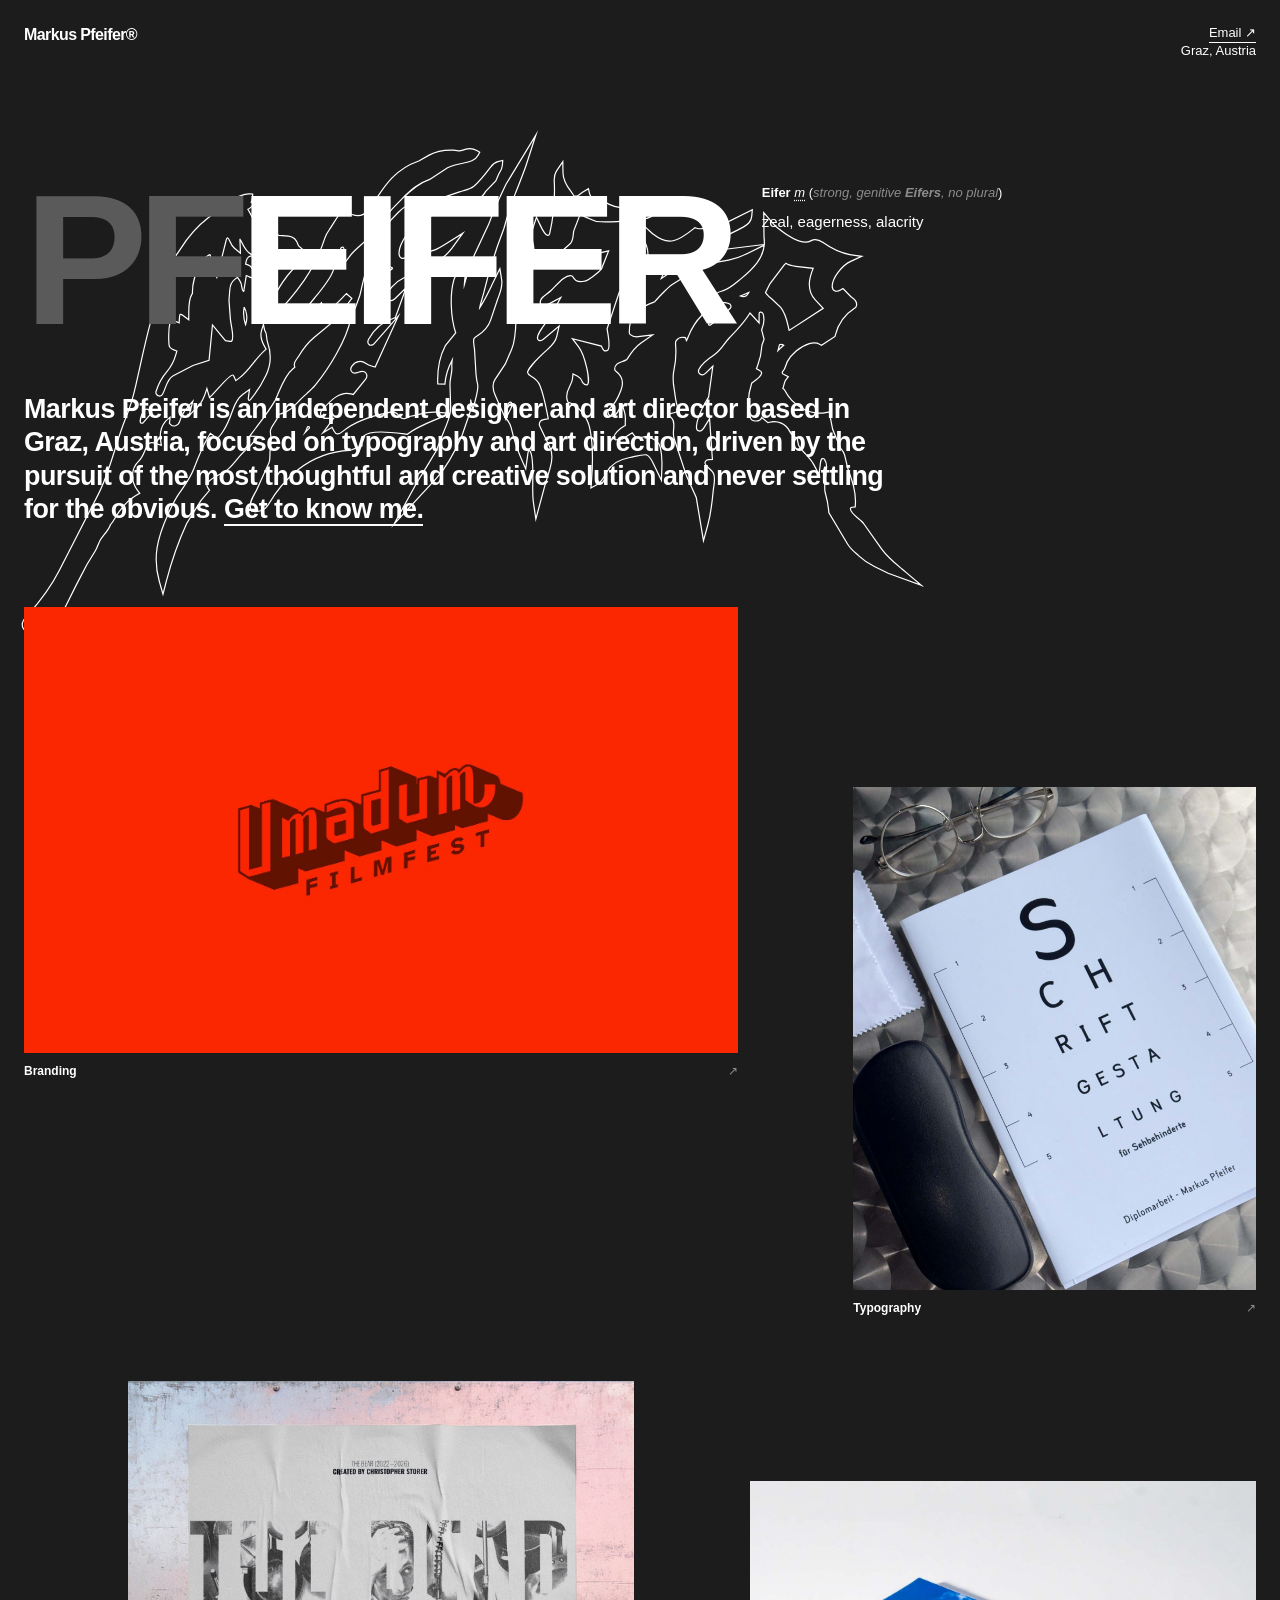
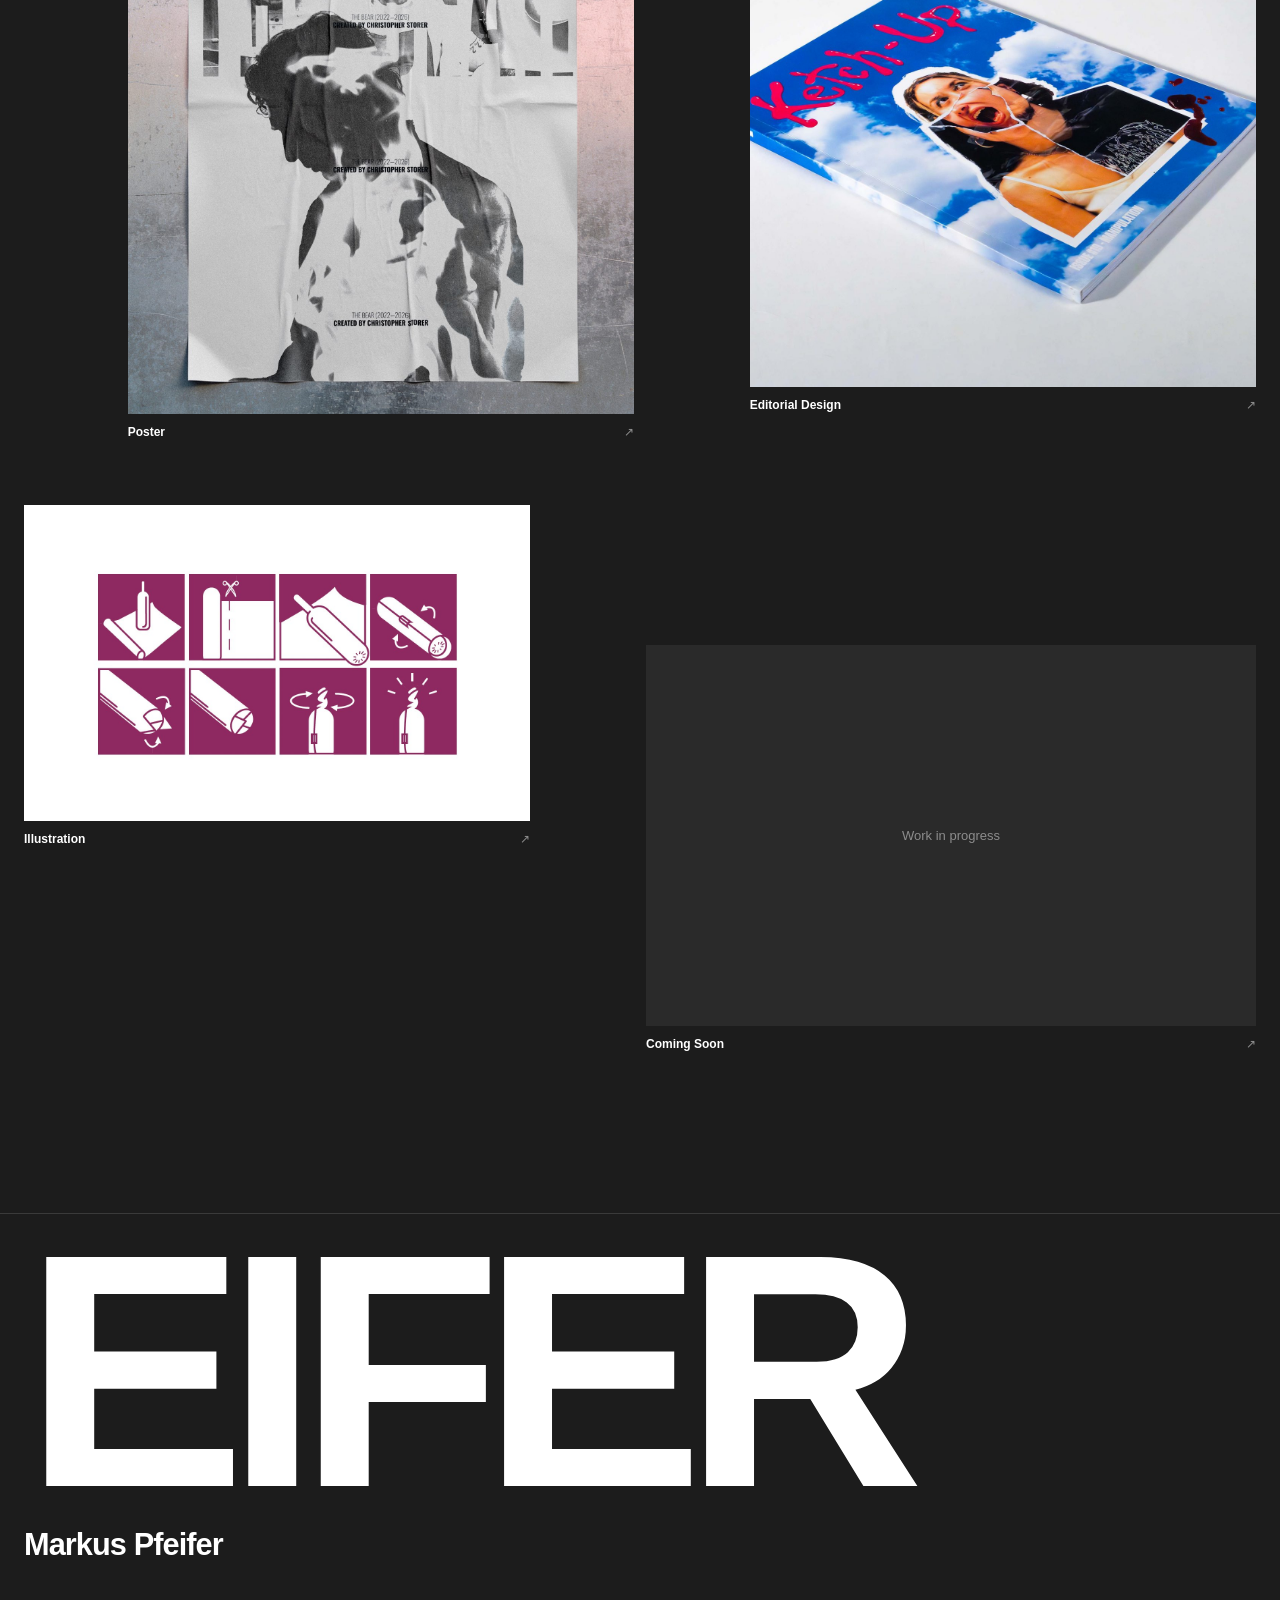
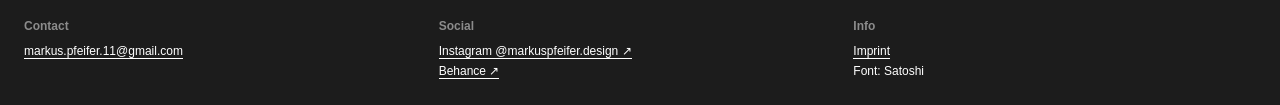
==== commit 091e4d93: "Update branding image source in index.html" ====
--- a/index.html
+++ b/index.html
@@ -46,7 +46,7 @@
     <article class="project landscape">
       <a href="branding.html" aria-label="View Branding">
         <div class="project-image">
-          <img src="images/branding/umadum-14.jpg" alt="Branding – Umadum Filmfest" loading="lazy">
+          <img src="images/branding/umadum-01.jpg" alt="Branding – Umadum Filmfest" loading="lazy">
           <img class="alt" src="images/branding/umadum-09.jpg" alt="" loading="lazy">
         </div>
         <div class="project-info">
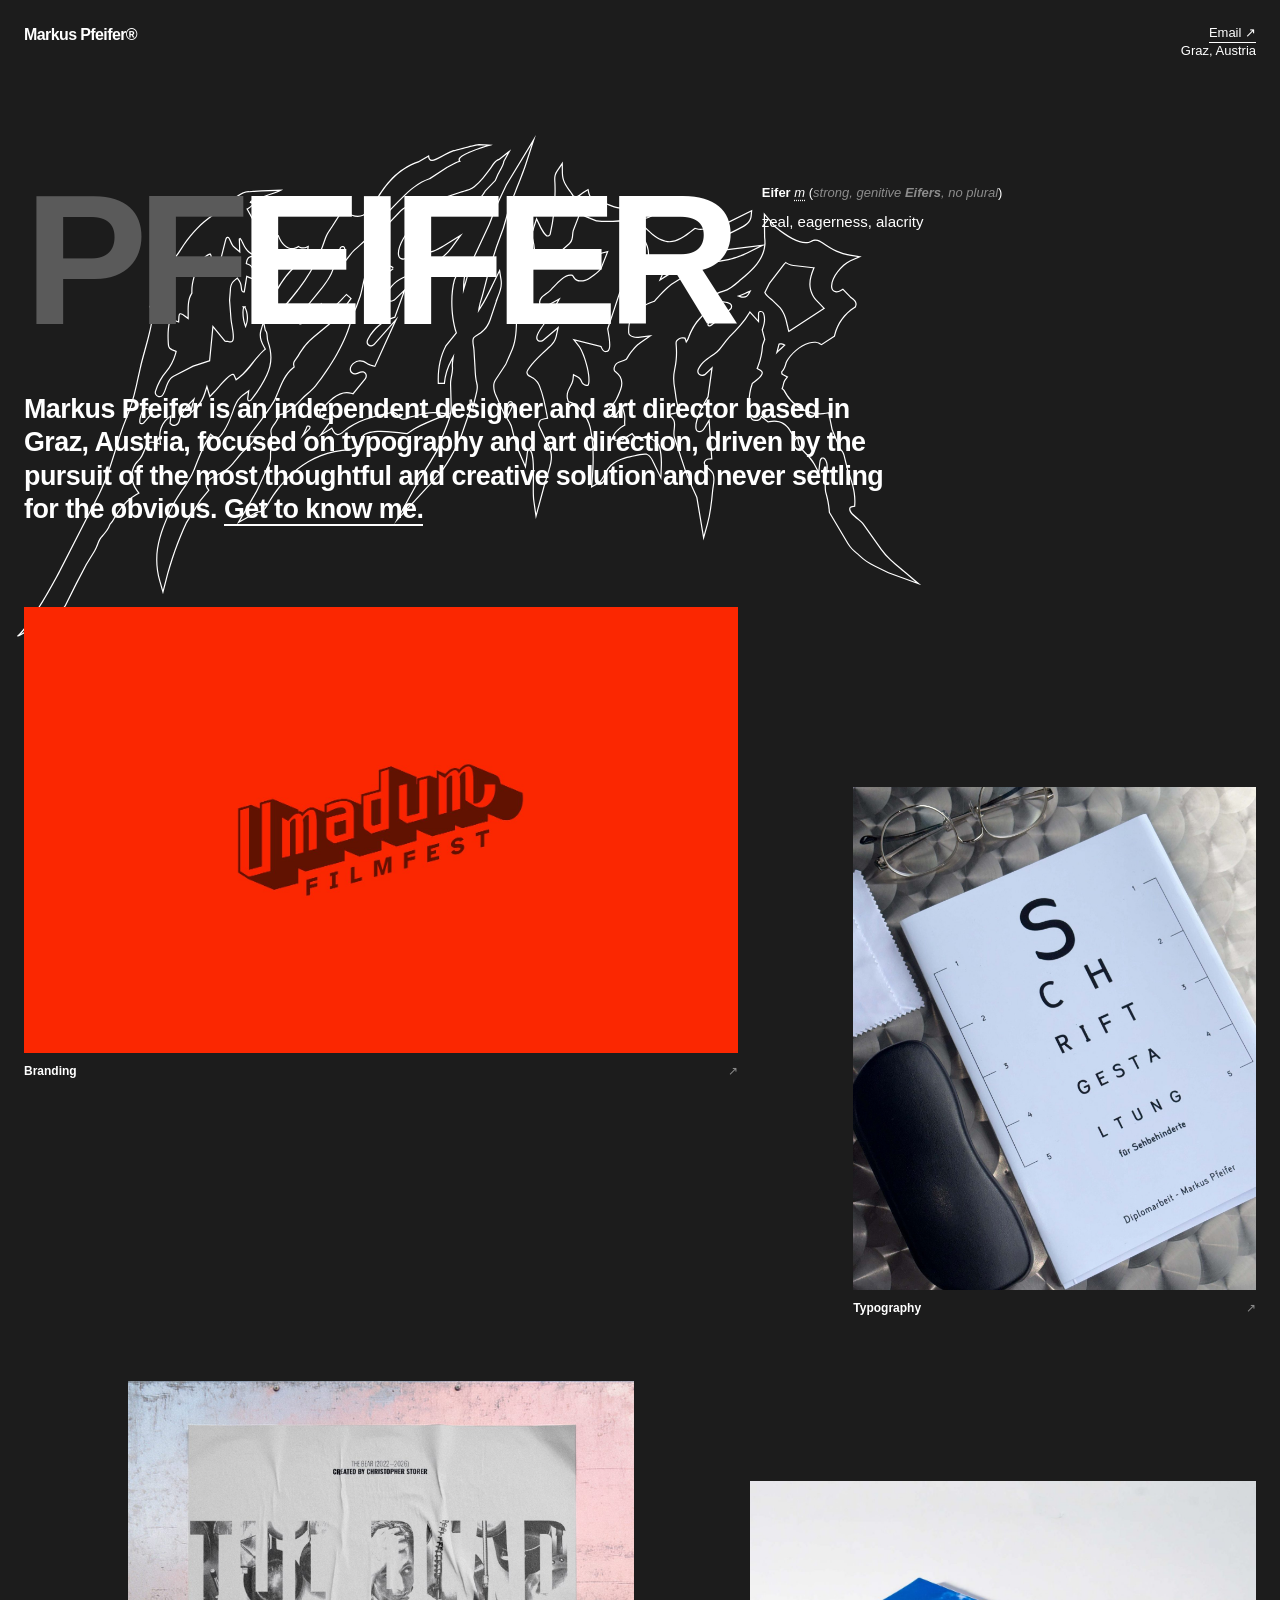
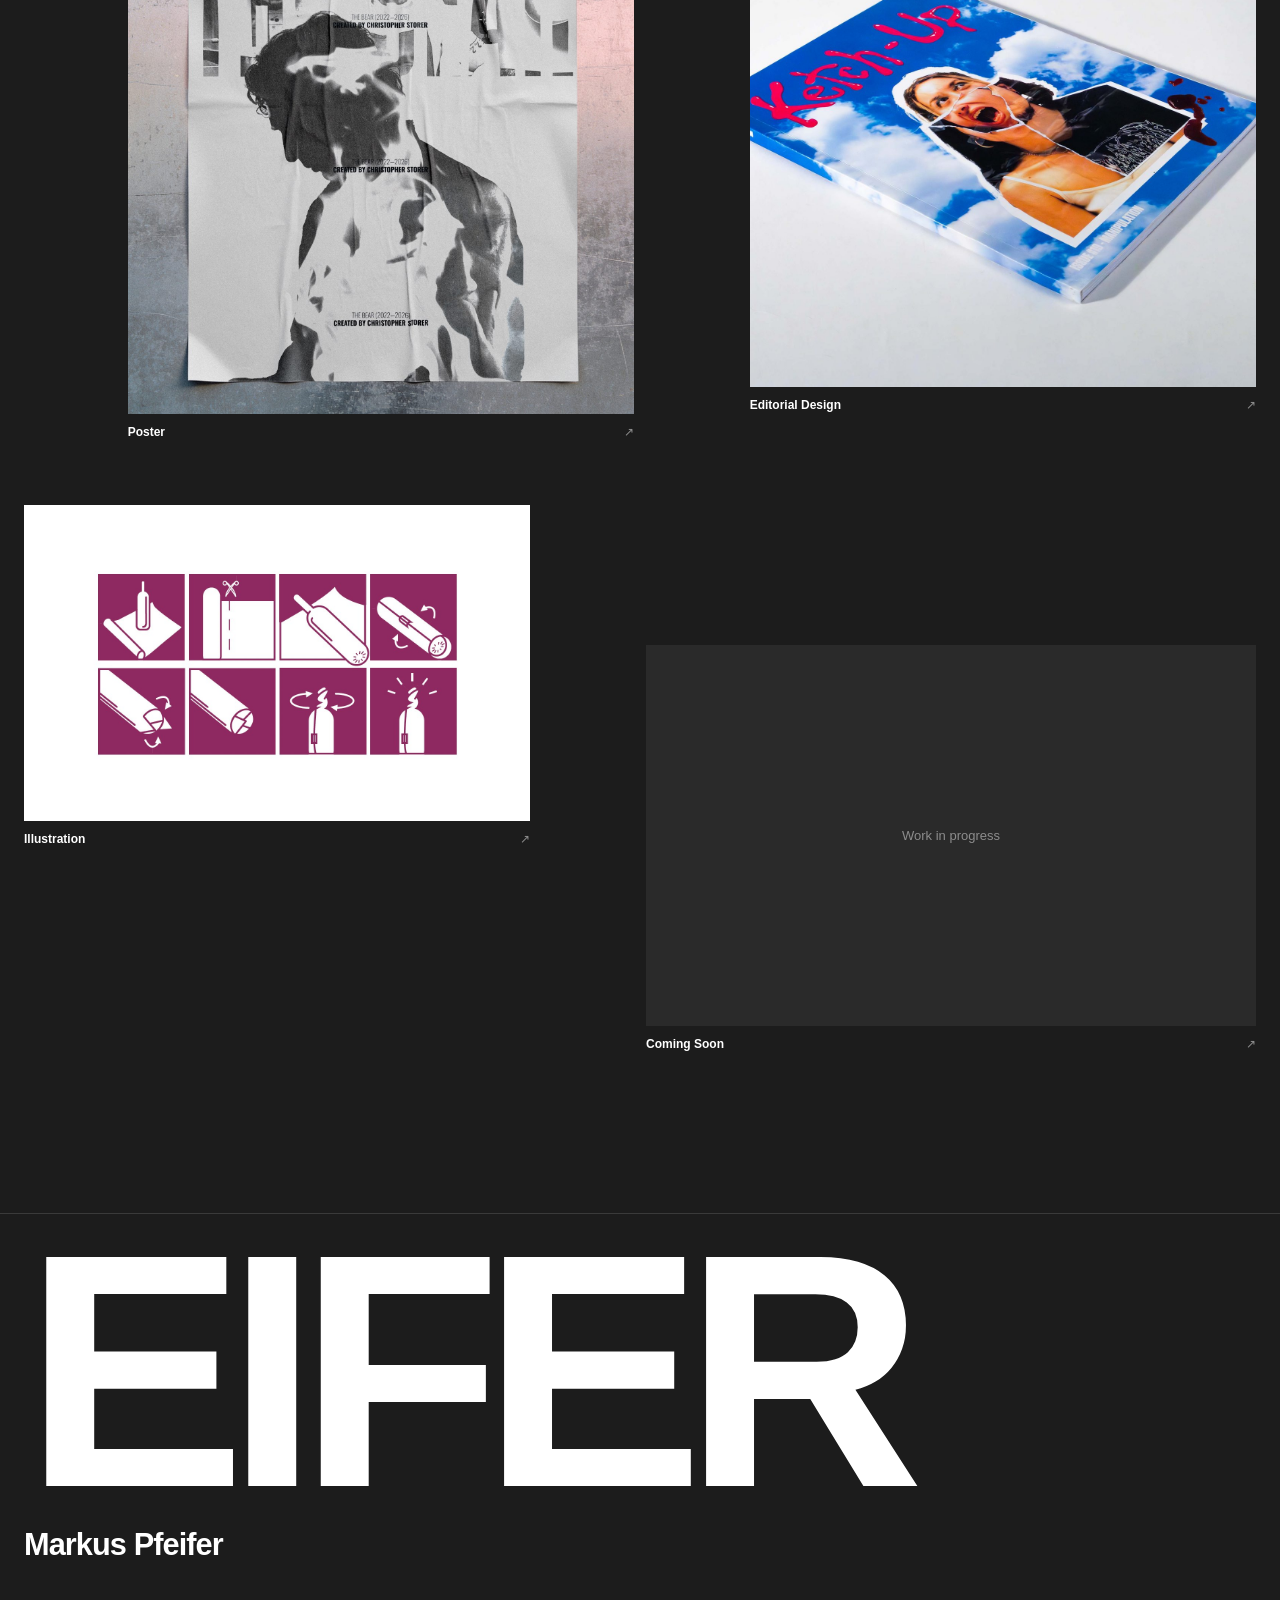
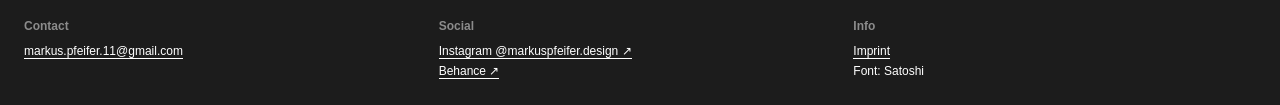
==== commit 4a7677ad: "Update index.html" ====
--- a/index.html
+++ b/index.html
@@ -20,7 +20,7 @@
   </header>
 
   <section class="intro">
-    <img class="hero-logo" src="metallogo.svg?v=2" alt="" aria-hidden="true">
+    <img class="hero-logo" src="metallogo.svg?v=3" alt="" aria-hidden="true">
     <div class="hero">
       <h1><span class="dim">PF</span>EIFER</h1>
 
